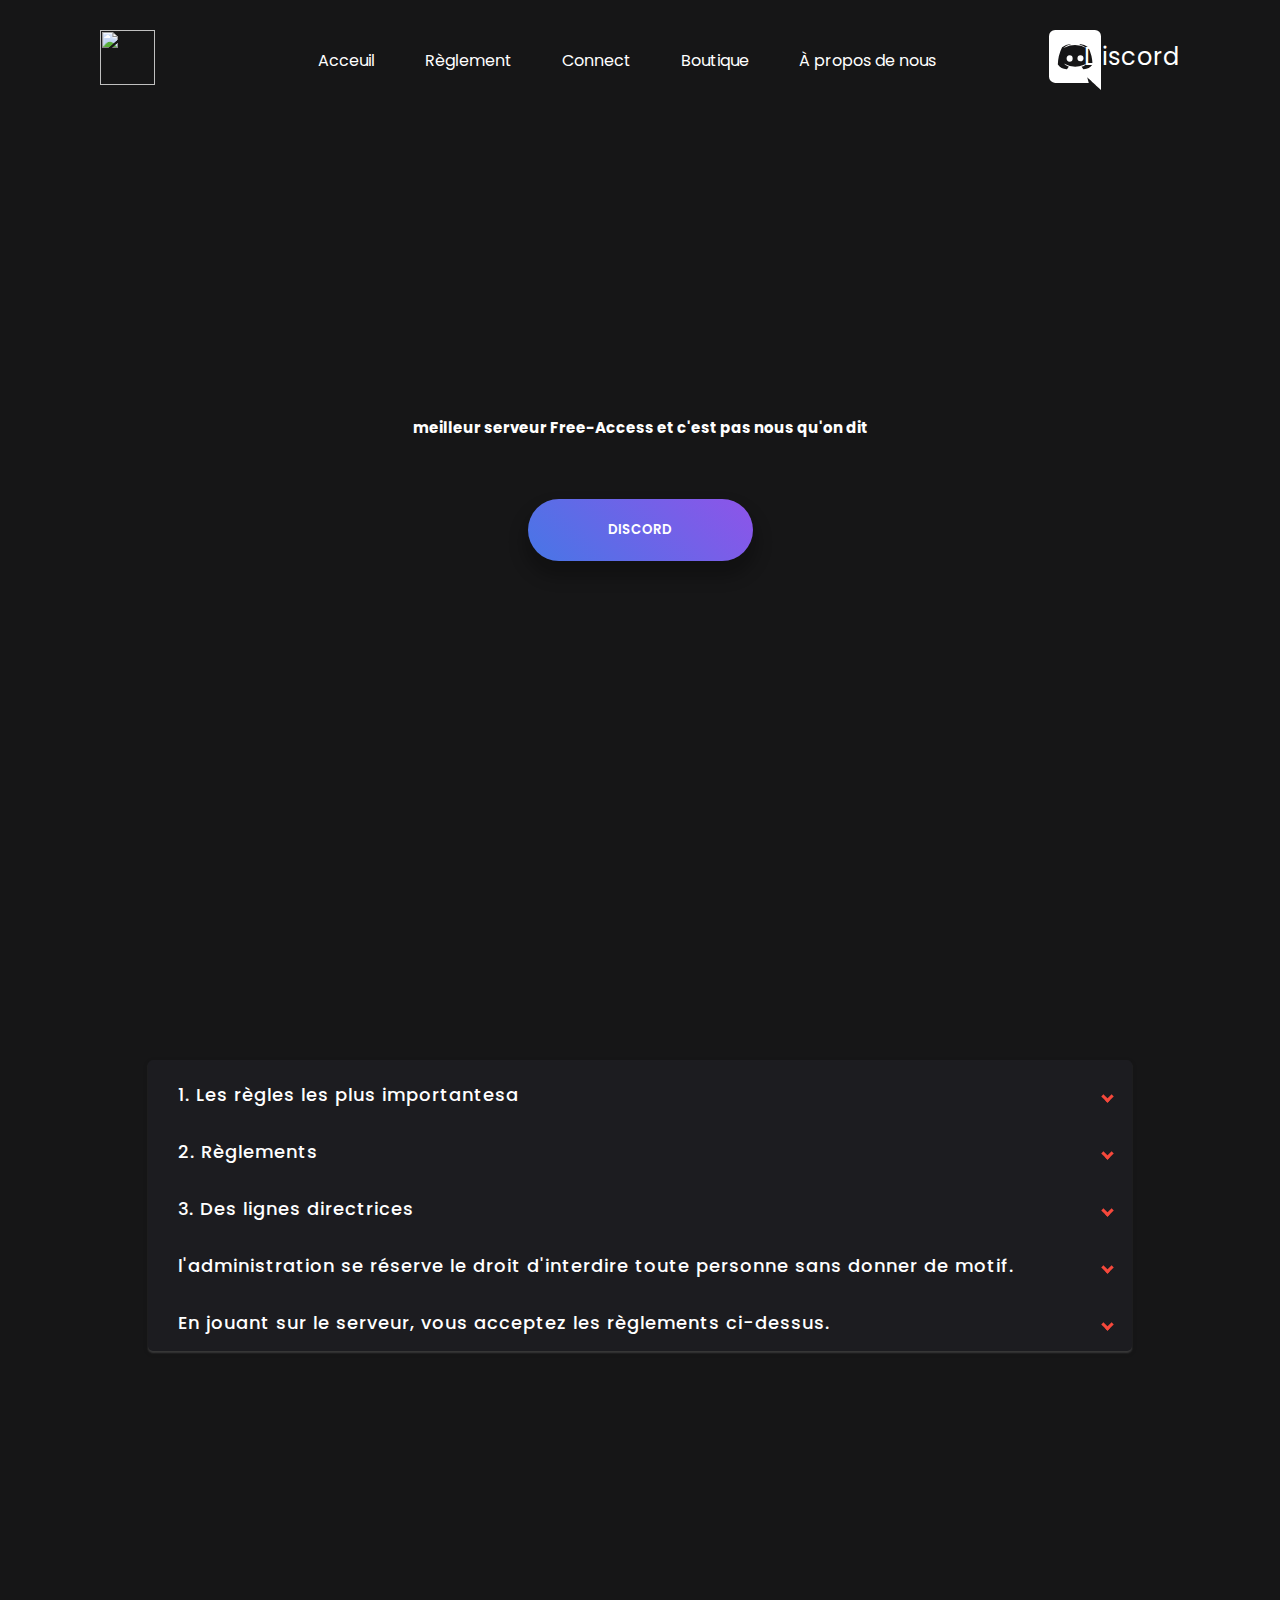
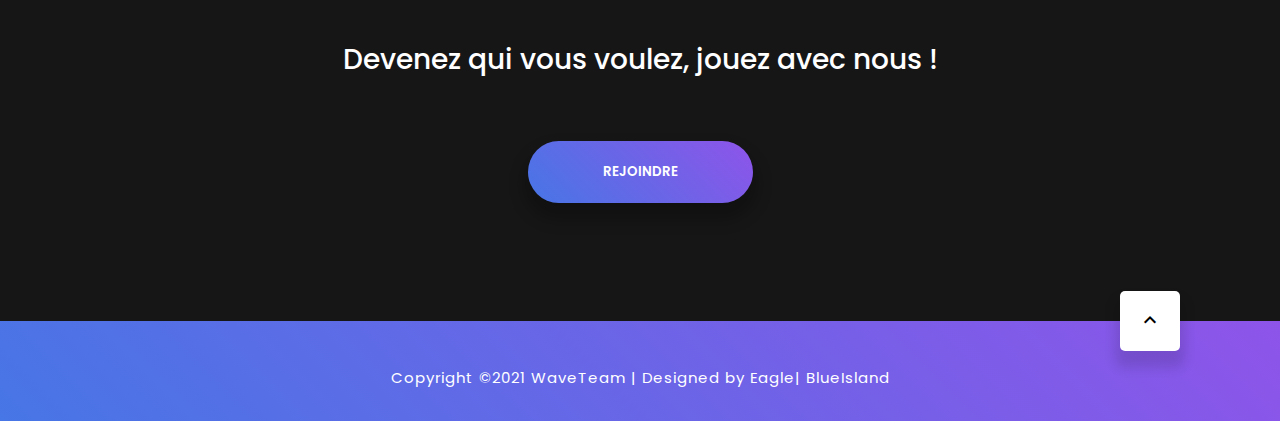
==== index.html @ d999bd45 "Add files via upload" ====
<!DOCTYPE html>
<html lang="en">
<head>
    <meta charset="UTF-8">
    <meta http-equiv="X-UA-Compatible" content="IE=edge">
    <meta name="viewport" content="width=device-width, initial-scale=1.0">
    <title>Acceuil</title>
    <link rel="icon" href="/img/logo.png" type="image/x-icon"/>
    <link rel="stylesheet" href="assets/css/layout.css">
    <!-- <link rel="stylesheet" href="assets/css/err.css"> -->
    <link rel="stylesheet" href="assets/css/regulamin.css">
    <!-- <link rel="stylesheet" href="assets/css/style.css"> -->
    <link href="https://fonts.googleapis.com/css?family=Material+Icons|Material+Icons+Outlined|Material+Icons+Two+Tone|Material+Icons+Round|Material+Icons+Sharp" rel="stylesheet">
    <!-- Global site tag (gtag.js) - Google Analytics -->
    <script async src="https://www.googletagmanager.com/gtag/js?id=G-5P87ZXNFDJ"></script>
    <script src="https://ajax.googleapis.com/ajax/libs/jquery/1.5.1/jquery.min.js"></script>
    <script>
           $("html, body").animate({
                    scrollTop: $(
                      'html, body').get(0).scrollHeight
                }, 55);

    window.dataLayer = window.dataLayer || [];
    function gtag(){dataLayer.push(arguments);}
    gtag('js', new Date());

    gtag('config', 'G-5P87ZXNFDJ');
    // $('html, body').animate({
    //                 scrollTop: $("#regu").offset().bottom
    //     }, 2000);

     
    </script>
</head>
<body>
    <!-- <div class="preloader">
        <div class="sbl-circ"></div>
    </div> -->
    <main class="main">
        <header class="header" id="header">
            <nav class="navbar">
                <a href="https://www.Blueisland.net/index.html" class="nav-logo"><img src="assets/img/Logo.png" height="55px" width="55px" alt=""></a>
                <ul class="nav-menu">
                    <li class="nav-item"><a href="/oserwerze.html" class="nav-link">Acceuil</a></li>
                    <li class="nav-item"><a href="/reglement.html" class="nav-link">Règlement</a></li>
                    <li class="nav-item"><a href="https://servers.fivem.net/servers/detail/jbz3op" class="nav-link">Connect</a></li>
                    <li class="nav-item"><a href="https://boutique.blueislandrp.com/" class="nav-link">Boutique</a></li>
                    <li class="nav-item"><a href="/transmisje.html" class="nav-link">À propos de nous</a></li>
                </ul>
                <a href="https://discord.gg/blueisland"  class="nav-discord"><img src="assets/img/discord.svg" alt=""><p>Discord</a>
                <div class="hamburger">
                    <span class="bar"></span>
                    <span class="bar"></span>
                    <span class="bar"></span>
                </div>
            </nav>
            <div class="container__header">
                <div class="container__header-logo">
                    <img src="assets/img/Logo.png" class="header_logo" alt="">
                </div>
                <div class="container__header-content">
                    <h2 class="container__header-text">meilleur serveur Free-Access et c'est pas nous qu'on dit</h2>
                    <a href="https://discord.gg/blueisland">  <button class="btn">Discord</button></a>
                </div>
            </div>
        </header>
        <!-- <section class="error-section">
            <div class="error-section-cont">
                <div class="error-section-cont-main">
                    <h1>Ups! Nadal pracujemy nad tą częścią strony.</h1>
                    <h2>Niebawem pojawi się tutaj coś ciekawego!</h2>
                </div>
                <img src="assets/img/Err.png" class="error-section-cont-main-img" alt="">
            </div>
        </section> -->
        <section class="rules-section">
            <div class="accordion-menu" id="regu">
                <ul class="accordion-menu-ul">
                    <li>
                        <input type="checkbox" checked>
                        <i class="arrow"></i>
                        <h2 class="accordion-h2"><i class="fas fa-code"></i>1. Les règles les plus importantesa</h2>
                        <p>Jeśli będziesz grał tak, abyś tylko ty się dobrze bawił, nie zważając na innych- zostaniesz wykluczony ze społeczności.
                        </p>
                    </li>
                    <li>
                        <input type="checkbox" checked>
                        <i class="arrow"></i>
                        <h2 class="accordion-h2"><i class="fas fa-question"></i>2. Règlements</h2>
                        <p>- Wiek minimalny na Whiteliste 18+ 
                            <br>- Twoja postać musi mieć w miarę realistyczne imię i nazwisko dla umiejscowienia czyli Los Santos, San Andreas, USA. Polskie imiona i nazwiska bez dobrej fabuły postaci Polskiej są zakazane.
                            <br>- Okazywanie toksycznego zachowania, propagowanie nienawiści, brak szacunku do drugiej osoby będzie rezultować wykluczeniem ze społeczności. Jeśli masz jakiś problem, lub coś ci się nie podoba, znajdź odpowiednie słowa aby to zaadresować administracji. Nie twórz kolejnych problemów, dram i nie szerz negatywnych uczuć.
                            <br>- Wymagane jest posiadanie dobrej jakości mikrofonu, jeśli będzie cię słabo słychać, jest szansa na wykluczenie cię z serwera.
                            <br>- Nigdy nie wychodź z roli, jeśli jest problem, dograj scenariusz do końca i zgłoś sprawę administratorowi (w razie utraty dużej ilości przedmiotów czy pieniędzy, mogą być zwroty). Złamanie regulaminu przez innego gracza nie jest argumentem do robienia tego samego.
							<br>- ERP (Erotic Roleplay) jest dozwolony wyłącznie w miejscach ustronnych, bez włączania do niego postronnych osób. Ważne, aby wziąć pod uwagę innych graczy, którzy mogą prowadzić transmisje na platformach, które nie dopuszczają takich zachowań.
							<br>- Metagaming, Powergaming i RDM/VDM jest zabroniony.
                        </p>
						<p>Metagaming:
							<br>- Używanie informacji, które wiemy poza postacią, wiedza którą zdobyliśmy poza grą (Przykładowo; usłyszeliśmy coś na streamie, ktoś nam napisał na pw lub discordzie)
                            <br>- Zabronione jest używanie wiedzy ze streamów na temat prac/nielegali i innych mechanik serwerowych aby przeskoczyć swoją postacią kilka etatów i wiedzieć jak wszystko działa w grze.
                            <br>- Jako nowa postać dla dobrego RP powinieneś wszystkiego nauczyć się i usłyszeć od innych postaci na serwerze.
							<p>Powergaming:
							<br>- Odgrywanie scenariuszy które nie pasują do twojej postaci, nadużywanie mechaniki gry.
                            <br>- Bieganie / Bicie się / Strzelanie się zaraz po wyjściu ze szpitala albo po revive’ie od medyka.
                            <br>- Nadmierne mówienie / Organizowanie / Dawanie info podczas BW (Brutally Wounded)
                            <br>- Odgrywanie nadprzyrodzonych mocy.
                            <br>- Nieużywanie /me aby dać znać innym postaciom, np Policjantom/Lekarzom o twoich ranach gdy ciebie sprawdzają.
                            <br>- Nie odgrywanie realistycznie strachu przed utratą życia kiedy ktoś celuje do nas z broni palnej albo próbuję wyrządzić nam krzywdę.
                            <br>- Konsekwentne prowadzenie swojej postaci, jeśli twoja postać jest stara i otyła, powinniśmy mieć na uwadze poziom fizyczny i odgrywanie tego konsekwentnie.
                            <br>- Skakanie / Bunny Hoping aby uzyskać przewagę nad innymi postaciami.
                            <br>- Przemycanie jakichkolwiek przedmiotów i broni do więzienia, wyjątkiem jest odbicie z więzienia.
                            <br>- Znajdowanie najszybszych metod zarobku zamiast odgrywania wokół mechaniki która nam umożliwia zarobek.
							<br>- Unikanie limitu dostępnych miejsc w samochodzie poprzez noszenie / zakuwanie w kajdanki aby przewieźć większą ilość osób niż pozwala nam na to pojazd. Wyjątki to przewożenie graczy na BW którzy potrzebują pomocy.
							<br>- Nierealistyczna jazda samochodami i osiąganie największych prędkości kiedy tylko się da bez większego powodu IC. Nie tyczy się zwykłych złamań przepisów ruchu drogowego obowiązującym w Los Santos.
							<br>- Pracownicy rządowi (LSPD, SAMS, LSFD, DOJ...) nie przestrzegający praw ruchu drogowego.
							<br>- "Callowanie" / przekazywanie informacji osobom ze swojej grupy podczas BW poprzez Rozmowę/Telefon/Radio jest zabronione.
                        </p>
                        <p>Random Death Match (RDM): 
						<br>Zaatakowanie innego gracza/grupy bez żadnej historii/powodu/Roleplay’u który uzasadniałby taki atak.
						<br>- Podczas każdego scenariusza hostylnego, wymagana jest inicjacja głosowa, jedynym wyjątkiem jest drive-by którego celem jest ostrzelanie przeciwnej grupy i ucieczka z miejsca zdarzenia. Jeśli celem jest dłuższy scenariusz hostylny w postaci strzelaniny, inicjacja głosowa jest wymagana.
						<p/>
						<p>Nieposzanowanie Życia:
						<br>- Nie szanowanie życia w sposób realistyczny, gdy życie twojej postaci jest zagrożone poprzez zastraszenie przy użyciu broni palnej lub innych środków.
                        </p>
						<p>Nieposzanowanie wolności:
						<br>- Pamiętaj że oprócz życia twoja postać musi szanować swoją wolność. Jeżeli grozi Ci poważna kara to nieprzejmowanie się nią nie jest odgrywaniem Roleplay’u.
						</p>
						<p>Zasada Nowego Życia:
						<br>Jeśli zostałeś położony (BW) i zrespiłeś się w szpitalu, obowiązuje cię zasada Nowego Życia, czyli twoja postać zapomina o wszystkim co doprowadziło cię do pobytu w szpitalu.
						</p>
						<p>- Strzelaniny z Policją bez większego powodu są zabronione.
						<br>- Zaczepianie gangów/grup przestępczych bez powodu ic jest niedozwolone.
						<br>- Gracze nie powinni mieszać się w nie swoje scenariusze, przykładowo strzelaniny innych grup lub z Policją.
						<br>- Jeśli wiesz że w pobliżu są inni gracze lub też medycy na służbie, nie możesz się odrodzić w szpitalu bez odgrywania lub oczekiwania na pomoc.
						<br>- Działalność przestępcza jest ograniczona do 5 osób.
						<br>- Wszyscy gracze muszą również przestrzegać Regulaminu Twitch
						<br><a href="https://www.twitch.tv/p/pl-pl/legal/terms-of-service/">https://www.twitch.tv/p/pl-pl/legal/terms-of-service/</a>
						<br>- Nadużywanie mechaniki gry, exploitowanie bugów jest surowo zakazane. Duplikowanie przedmiotów aby na tym zyskać nie jest RP’owym zachowaniem.
						<br>Administracja może podjąć akcję jeśli regulamin został złamany bez zgłoszenia gracza!
                    </li>
                    <li>
                        <input type="checkbox" checked>
                        <i class="arrow"></i>
                        <h2 class="accordion-h2"><i class="fas fa-laugh"></i>3. Des lignes directrices</h2>
                        <p>Gracz
                            <br>Tworzenie postaci nie powinno być na tyle proste jak nadanie przypadkowego imienia modelowi, pamiętaj również o:`
                            <br>- Jakie są cechy twojej postaci? Pewny siebie / nieśmiały? Ciężko pracujący / leń?
                            <br>- Nadaj swojej postaci wady oraz zalety, pomyśl jak twoja postać będzie się zachowywała w danych sytuacjach i się tego trzymaj.
                            <br>- Skąd pochodzi twoja postać? Jaką ma przeszłość? Nie musi być to bardzo sprecyzowane, ale jakaś podstawa zdecydowanie pomoże ci w odgrywaniu tej postaci.
							<br>- Pamiętaj aby konsekwentnie trzymać się tego co sobie wytyczyłeś, pomoże ci to w rozwoju twojej postaci oraz stworzysz ciekawą etapową historię swojej postaci.
							<br>- Twoja postać nie może brać udziału we wszystkim co się dzieje i robić wszystkiego, jeśli chcesz spróbować czegoś innego, skłoń się do stworzenia nowej postaci i nie bój się tworzyć nowych postaci. Na przykład, twoja postać nie może być Gangsterem-Prawnikiem-Psycholem-Rambo-Policjantem i próbuje uczestniczyć w życiu każdej grupy przestępczej.
							<br>- Bądź uważny przed wejściem w jakikolwiek scenariusz który jest już rozgrywany przez innych graczy aby bez powodu nie wpłynąć i nie zepsuć wątku który jest odgrywany przez innych jeśli ty nie masz większych podstaw do tego. Przykładowo, kilka postaci rozgrywa scenariusz, wykonuję pracę, robi coś, ty nie powinieneś bez żadnego powodu w to wnikać w sposób który może zmienić scenariusz.
							<br>- Jeśli twoja postać osiągnęła już wszystkie cele lub też nie daje rady w osiąganiu jakichkolwiek swoich celów, czas pomyśleć nad nową postacią jeśli na tej ci nie poszło.
							<br>- Śmierć Permanentna: każdy gracz może zdecydować uśmiercić swoją postać w każdej chwili, aby uśmiercić swoją postać musi odegrać wraz z lekarzem zgon.
							<br>Śmierć postaci może mieć duży wpływ na historię, ale również historię postaci które były z tobą powiązane.
							<br>Jeśli twoja postać ma bw i chcesz uśmiercić swoją postać, musisz odegrać scenariusz z Medykami i stwierdzić zgon.
							<br>Przykładowo: /me nie ma pulsu /me nie żyje
							<br>Gracze nie mogą zmartwychwstać lub udawać śmierci chyba że jest to dobrze odegrane RP’owo.
							<br>Przed oraz po restarcie serwera Roleplay powinien być kontynuowany z tą samą powagą, oraz nie powinno wykorzystywać się restartu do swoich celów.
							<br>Obowiązuje 10min immunitetu po restarcie gdzie nie powinniśmy napadać, kraść aby każdy gracz mógł wejść i się zorganizować po restarcie.
                        </p>
						<p>Interakcje
						<br>Podczas rozgrywki na FiveCity wejdziesz w interakcje z całą gamą różnych postaci, od przeciętnych obywateli, gangsterów po Policjantów. Celem jest stworzenie sobie nawzajem immersyjnego środowiska gdzie dajemy sobie nawzajem nowe scenariusze.
						<br>INTERAKCJA Z EMS: Jeśli jesteś na BW (przez wypadek lub zbrodnie popełnioną na tobie) musisz poczekać na przybycie Policji albo EMS, ewentualnie ktoś może cię zawieźć na szpital. EMS udziela Profesjonalnej pomocy, jak i gracze odgrywający starają się sumiennie odgrywać swoje postacie. Pamiętaj- zawsze staraj odgrywać się głosowo. Komenda /me ma być tylko dodatkiem, który pomoże wczuć Ci się w świat gry. Medycy mają prawo do lekkiego powergamingu, który nie blokuje postaci poszkodowanemu.
						<br>Z POLICJĄ: Policja jest zobowiązana do profesjonalnego podejścia do obywateli miasta i siebie nawzajem, obywatele są zobowiązani do przestrzegania bazowego poziomu szacunku do Policji jaki panuje w Stanach Zjednoczonych. 
						<br>- Kiedy zostaniesz położony lub aresztowany przez Policję jesteś pod aresztem przez Policję, kończy się scenariusz ucieczki i zaczynasz scenariusz bycia aresztowanym.
						<br>- Podczas scenariusza śledztwa lub aresztowania danej osoby, znajomi osoby która jest aresztowana czy też obywatele nie powinni interweniować i opuścić miejsce zdarzenia. Powinieneś dać Policji dojechać do szpitala z miejsca akcji/strzelaniny.
						<br>Przykład; Przestępcy jeśli mają zakładnika to Policja nie powinna odbijać,
						<br>Policja ma aresztowanego, przestępca nie powinien odbijać.
						<br>Konwój ze szpitala na komendę, czy też z Komendy do Więzienia to dwa różne scenariusze.
						<br>Sprawiedliwie podchodźcie do swoich scenariuszy i twórzcie świat gdzie każda strona barykady ma sprawiedliwe szanse.
						</p>
						<p>Przestępcy
						<br>Kilka rzeczy które powinniście mieć na uwadze przy odgrywaniu postaci ze świata przestępczego:
						<br>- Odgrywaj powoli, nie śpiesz się, nie powinieneś zostać największym gangusem w mieście w ciągu jednego dnia. Pozwól swojej postaci na rozwój i poznawanie tego świata, poznawanie kontaktów itp.
						<br>- UWAGA POLICJI: weź pod uwagę to że jeśli twoja postać będzie popełniała przestępstwa na pewno zwróci na siebie uwagę Policji oraz Policja może podjąć wiele kroków aby cię schwytać. Rób odstępy czasu pomiędzy swoimi akcjami jeśli nie chcesz aby Policja mocniej reagowała na twoje przestępstwa. Częste popełnianie przestępstw może się przyłożyć do mocniejszej reakcji Policji oraz dłuższych wyroków.
						<br>- Przestępcza Hierarchia: z czasem twoja postać może się wspinać w hierarchii kryminalnej w mieście, ale zanim to zrobi powinieneś mieć na uwadze tworzenie kontaktów oraz szacunek dla osób które są w tej hierarchii wyżej, poznawaj po prostu ten świat i nie bądź od razu kozakiem.
						<br>- Konflikt: Jako że niektóre organizacje mogą ze sobą współpracować od czasu do czasu, konflikt jest przewidywany. Terytoria, zasoby, konsumenci i siła w mieście z pewnością będzie kierowała w stronę konfliktu. Konflikt i współpraca w obydwu przypadkach tworzą ciekawe scenariusze, upewnij się że tworzysz obydwa. Omijaj tworzenie zbyt dużych sojuszy które nie pozwalają na rozwijanie się konfliktów.
						<br>- W sytuacji gdzie jedna grupa osadzonych jest przygotowywana na transport do więzienia, dopuszczalne jest aby kolejna grupa stosująca się do limitu osobowego mogła się utworzyć. Odbicia bez szerszego planu lub bez odpowiedniego uzbrojenia będą uznawane jako nieposzanowanie życia.
						<br>- Wybór lepszych strzelców/grinderów aniżeli poziomu odgrywania postaci jest nie do zaakceptowania.
                        <br>- Podczas scenariusza napadu na bank, gracz powinien poczekać na przyjazd Policji, aby w pełni rozegrać scenariusz napadu. Mechanika napadów na bank nie służy tylko do zarobienia pieniędzy, ale również ma stwarzać ciekawy oraz kreatywny scenariusz Roleplay.
						</p>
						<p>Środowisko:
						<br>- Życie naszej postaci odgrywamy w Stanie San Andreas, jest to Stan zamieszkiwany przez kilka milionów osób i wasze postacie są cząstką tego miasta o czym musimy pamiętać.
						<br>- Postacie odgrywane w San Andreas mogą być przeróżne, ale musimy jednak pamiętać że mieszkamy w Stanie bliskim realizmy, czyli na przykład; jeśli gracz postanowi zostać seryjnym mordercą z problemami psychicznymi który leci i zabija każdego po kolei, musi być przygotowany że taka postać niezbyt długo będzie stąpała po tym mieście oraz Służby Prawa zrobią wszystko aby taka postać została ukarana po całości.
						</p>
						<p>Gra:
						<br>- Mechanika Gry: Gracze nie powinni nadużywać mechaniki gry w sposób któremu nie służą tylko po to aby uzyskać przewagę dla siebie i nie tworząc z tego scenariuszy RP.
						<br>- Nagrywanie: Gracze mogą robić zdjęcia oraz nagrywać telefonami obraz oraz dźwięk, przy używaniu odpowiedniej animacji. Dźwięk może być użyty jeśli jesteś w obrębie słyszenia drugiej osoby, nie bierze się pod uwagę dźwięków zza ścian/szkła.
						<br>- Kilka postaci w jednej grupie/gangu/organizacji: Jest to niedozwolone, staraj się nie tworzyć nowych postaci które wplączą się w te same historie i scenariusze z innymi graczami.
                    </li>
                    <li>
                        <input type="checkbox" checked>
                        <i class="arrow"></i>
                        <h2 class="accordion-h2"><i class="fas fa-laugh"></i>l'administration se réserve le droit d'interdire toute personne sans donner de motif.</h2>
                    </li>
                    <li>
                        <input type="checkbox" checked>
                        <i class="arrow"></i>
                        <h2 class="accordion-h2"><i class="fas fa-laugh"></i>En jouant sur le serveur, vous acceptez les règlements ci-dessus.</h2>
					</li>
                </ul>
            </div>
        </section>

        <section class="last-section">
            <h2 class="last-section-text">Devenez qui vous voulez, jouez avec nous !</h2>
            <button class="btn">Rejoindre</button>
        </section>
        <footer class="footer">
            <a href="#header"><button class="btn-back"><span class="material-icons-outlined btn-back-transparent">
                expand_less
                </span></button></a>
            <p>Copyright ©2021 WaveTeam | Designed by Eagle| BlueIsland 
        </footer>
    </main>
    <script src="assets/js/script.js"></script>

    <script src="assets/js/accordion.js"></script>
</body>
</html>
---- assets/css/layout.css ----
@import url('https://fonts.googleapis.com/css2?family=Roboto:ital,wght@0,500;1,400&display=swap');
@import url('https://fonts.googleapis.com/css2?family=Poppins:wght@100;200;300;400;500;600;700;800;900&display=swap');

* {
    margin: 0;
    padding: 0;
    box-sizing: border-box;
    scroll-behavior: smooth;
    transition-duration: 500ms;
    /* overflow-x: hidden; */
}

html {
    font-size: 62.5%;
    /* font-family: 'Roboto', sans-serif; */
}

body {
    background: #161617;
    font-family: 'Poppins', sans-serif;
}


/* Let's get this party started */
::-webkit-scrollbar {
    width: 8px;
    background: #000;
}
 
/* Track */
::-webkit-scrollbar-track {
    -webkit-box-shadow: inset 0 0 6px rgba(0,0,0,0.3); 
    -webkit-border-radius: 10px;
    border-radius: 10px;
}
 
/* Handle */
::-webkit-scrollbar-thumb {
    -webkit-border-radius: 10px;
    border-radius: 1px;
    background: linear-gradient(
45deg
, #4776E6, #8E54E9);
    /* -webkit-box-shadow: inset 0 0 6px rgba(0,0,0,0.5);  */
}

li {
    list-style: none;
}

a {
    text-decoration: none;
}

.header {
    height: 100vh;
    width: 100%;
    background: url("/assets/img/bg.png") no-repeat;
    background-size: cover;
}

.navbar {
    display: flex;
    justify-content: space-between;
    padding: 3rem 10rem;
}

.hamburger {
    display: none;
}

.bar {
    display: block;
    width: 25px;
    height: 3px;
    margin: 5px auto;
    transition: all 0.3s ease-in-out;
    background-color: #fff;
    border-radius: 25px;

}

.nav-menu {
    display: flex;
    /* justify-content: center; */
    align-items: center;
    margin: 0 auto;
    color: #000;
    z-index: 997;
}

.nav-logo {
    /* z-index: 999; */
}

.header_logo {
    animation: 3s pulse infinite;
    z-index: 89;
}

@keyframes pulse {
    0% {
        transform: scale(1.0);
    }

    50% {
        transform: scale(1.1);
    }

    100% {
        transform: scale(1.0);
    }
}

.nav-item {
    margin-left: 5rem;
}

.nav-discord {
    color: #fff;
    font-size: 24px;
    font-family: 'Poppins', sans-serif;
    display: flex;
    font-weight: 400;
}

.nav-discord img {
    margin-right: 1rem;
}

.nav-link {
    font-size: 1.6rem;
    font-weight: 400;
    color: #fff;
    transition: 0.5s;
}

.nav-link:hover {
    color: #482ff7;
}


.container__header {
    display: flex;
    justify-content: center;
    align-items: center;
    flex-direction: column;
    text-align: center;
    padding-top: 8rem;
    /* padding-top: auto; */
}

.container__header .container__header-logo img {
    height: 10vh;
}

.container__header .container__header-text {
    /* width: 25rem; */
    margin: 60px auto;
    color: #fff;
    font-family: 'Poppins', sans-serif;
}

.btn {
    width: 225px;
    height: 62px;
    border-radius: 50px;
    border: 0;
    background: linear-gradient(45deg, #4776E6, #8E54E9);
    color: #fff;
    -webkit-box-shadow: 0px 12px 15px 5px rgba(0,0,0,0.24);
    box-shadow: 0px 12px 15px 5px rgba(0,0,0,0.24);
    cursor: pointer;
    text-transform: uppercase;
    font-weight: 600;
    font-family: 'Poppins', sans-serif;
}

.last-section {
    height: 400px;
    width: 100%;
    background: url("/assets/img/bg.png");
    display: flex;
    justify-content: center;
    align-items: center;
    flex-direction: column;
}

.last-section-text {
    color: #fff;
    margin-bottom: 60px;
    font-size: 28px;
    font-weight: 500;
}



.footer {
    height: 100px;
    width: 100%;
    color: #fff;
    display: flex;
    justify-content: center;
    align-items: center;
    background: linear-gradient(
45deg
, #4776E6, #8E54E9);
}

.footer a {
    color: #fff;
    text-decoration: underline;
}

.footer .btn-back {
    height: 60px;
    width: 60px;
    background: #fff;
    border-radius: 5px;
    border: 0;
    box-shadow: 0px 12px 12px 5px rgba(0,0,0,0.12);
    position: absolute;
    right: 0;
    margin-top: -8rem;
    margin-right: 10rem;
    cursor: pointer;
}

.footer .btn-back .btn-back-transparent {
    fill: linear-gradient(
        45deg
        , #4776E6, #8E54E9);
        /* background: linear-gradient(
            45deg
            , #4776E6, #8E54E9); */
}


.main {
    transition: 0.5s;
    display: none;
}

.preloader {
    background: #161617;
    position: absolute;
    display: flex;
    justify-content: center;
    align-items: center;
    height: 100vh;
    width: 100%;
}

.sbl-circ {
    height: 48px;
    width: 48px;
    color: #8E54E9;
    position: relative;
    display: inline-block;
    border: 5px solid;
    border-radius: 50%;
    border-top-color: transparent;
    animation: rotate 1s linear infinite; }
  
  @keyframes rotate {
    0% {
      transform: rotate(0); }
    100% {
      transform: rotate(360deg); } }

@media only screen and (min-width: 1024px) {
    .container__header {
        padding-top: 22rem;
    }
}

@media only screen and (max-width: 1024px) {
    .nav-discord {
        display: none;
    }
}

@media only screen and (max-width: 320px) {
    .container__header {
        padding-top: 10rem;
    }
    .server-unique-text {
        margin-top: 40rem;
    }
}

@media only screen and (max-width: 375px) {
    .container__header {
        padding-top: 12.5rem;
    }
}

@media only screen and (max-width: 768px) {
    .nav-item {
        margin-left: -1rem;
    }
}

@media only screen and (max-width: 768px) {
    .navbar {
            padding: 3rem 3rem;
    }
    .nav-menu {
        position: fixed;
        top: -50rem;
        left: 0;
        /* top: 10rem; */
        flex-direction: column;
        background-color: #fff;
        width: 100%;
        border-bottom-left-radius: 5px;
        border-bottom-right-radius: 5px;
        text-align: center;
        transition: 0.6s;
        box-shadow: 0 10px 27px rgba(0, 0, 0, 0.05);
    }

    .nav-menu.active {
        top: 0rem;
    }

    .nav-item {
        margin: 2.5rem 0;
    }

    .nav-discord {
        display: none;
    }

    .nav-link {
        color: #000;
    }

    .hamburger {
        display: block;
        cursor: pointer;
        color: #fff;
        z-index: 999;
    }

    .bar.active {
        background-color: #000;
    }

    .hamburger.active .bar:nth-child(2) {
        opacity: 0;
    }

    .hamburger.active .bar:nth-child(1) {
        transform: translateY(8px) rotate(45deg);
    }

    .hamburger.active .bar:nth-child(3) {
        transform: translateY(-8px) rotate(-48deg);
    }

    .container__header .container__header-text {
        width: 25rem;
        /* margin: 3rem auto; */
        /* color: #fff; */
    }

    .last-section .last-section-text {
        text-align: center;
    }

    .footer p {
        width: 15rem;
        margin-right: 15rem;
        /* display: flex; */
    }
    
    .footer .btn-back {
        margin-right: 2.5rem;
        margin-top: -8rem;
    }
}
---- assets/css/regulamin.css ----
@import url("https://fonts.googleapis.com/css2?family=Poppins:wght@100;200;300;400;500;600;700;800;900&display=swap");

.rules-section {
  height: auto;
  background: #161617;
}

.accordion-menu {
	display: inline-block;
    position: relative;
	left: 50%;
	margin: 150px 0;
	transform: translate(-50%, 0);
	max-width: 80%;
    padding: 10px 20px 20px;
	border-radius: 5px;
}
.accordion-h2 {
	font-size: 18px;
	line-height: 34px;
	font-weight: 500;
	letter-spacing: 1px;
	display: block;
	margin: 0;
    cursor: pointer;
    color: #fff;
}
p {
	color: #fff;
	font-size: 15px;
	line-height: 26px;
	letter-spacing: 1px;
	position: relative;
	overflow: hidden;
	max-height: 2500px;
	opacity: 1;
	transform: translate(0, 0);
	margin-top: 14px;
	z-index: 2;
}
.accordion-menu-ul {
	list-style: none;
	perspective: 900;
	padding: 0 20px 10px;
    margin: 0;
    background-color: #1C1C20;
	border-radius: 5px;
	box-shadow: 0 2px 5px 0 rgba(0, 0, 0, 0.2), 
	0 2px 2px 0 rgba(255, 255, 255, 0.19);
}
.accordion-menu-ul li {
	position: relative;
	padding: 0;
	margin: 0;
	padding-bottom: 4px;
	padding-top: 18px;
    /* border-top: 1px dotted #dce7eb; */
}

.accordion-menu-ul li:nth-child(1){ border:none; }
/* .accordion-menu-ul li:nth-of-type(1) { animation-delay: 0.5s; }
.accordion-menu-ul li:nth-of-type(2) { animation-delay: 0.75s; }
.accordion-menu-ul li:nth-of-type(3) { animation-delay: 1.0s; } */
.accordion-menu-ul li:last-of-type { padding-bottom: 0; }

.accordion-menu-ul li .arrow {
	position: absolute;
	transform: translate(-6px, 0);
	margin-top: 16px;
	right: 0;
}
.accordion-menu-ul li .fas{
	color:#f6483b;
	font-size: 15px;
	margin-right: 10px;
}
.accordion-menu-ul li .arrow:before, .accordion-menu-ul li .arrow:after {
	content: "";
	position: absolute;
	background-color: #f6483b;
	width: 3px;
	height: 9px;
}
.accordion-menu-ul li .arrow:before {
	transform: translate(-2px, 0) rotate(45deg);
}
.accordion-menu-ul li .arrow:after {
	transform: translate(2px, 0) rotate(-45deg);
}
.accordion-menu-ul li input[type=checkbox] {
	position: absolute;
	cursor: pointer;
	width: 100%;
	height: 100%;
    z-index: 1;    
    opacity: 0;
}
.accordion-menu-ul li input[type=checkbox]:checked ~ p {
	margin-top: 0;
	max-height: 0;
	opacity: 0;
	transform: translate(0, 50%);
}
.accordion-menu-ul li input[type=checkbox]:checked ~ .accordion-menu-ul li{
background: #fff;
}

.accordion-menu-ul li input[type=checkbox]:checked ~ .arrow:before {
	transform: translate(2px, 0) rotate(45deg);
}
.accordion-menu-ul li input[type=checkbox]:checked ~ .arrow:after {
	transform: translate(-2px, 0) rotate(-45deg);
}
.transition, p, .accordion-menu-ul li .arrow:before, .accordion-menu-ul li .arrow:after {
    transition: all 0s ease-in-out;
}

/* .flipIn, h1, .accordion-menu-ul li {
	animation: flipdown 0.5s ease both;
} */
.no-select, h2 {
	-webkit-tap-highlight-color: transparent;
	-webkit-touch-callout: none;
	user-select: none;
}
@keyframes flipdown {
	0% {
		opacity: 0;
		transform-origin: top center;
		/* transform: rotateX(-90deg); */
	}

	5% { opacity: 1; }

	80% { transform: rotateX(8deg); }

	83% { transform: rotateX(6deg); }

	92% { transform: rotateX(-3deg); }

	100% {
		transform-origin: top center;
		transform: rotateX(0deg);
	}
}

.accordion-menu-ul li input[type=checkbox]:checked > li {
  background: #fff;
}
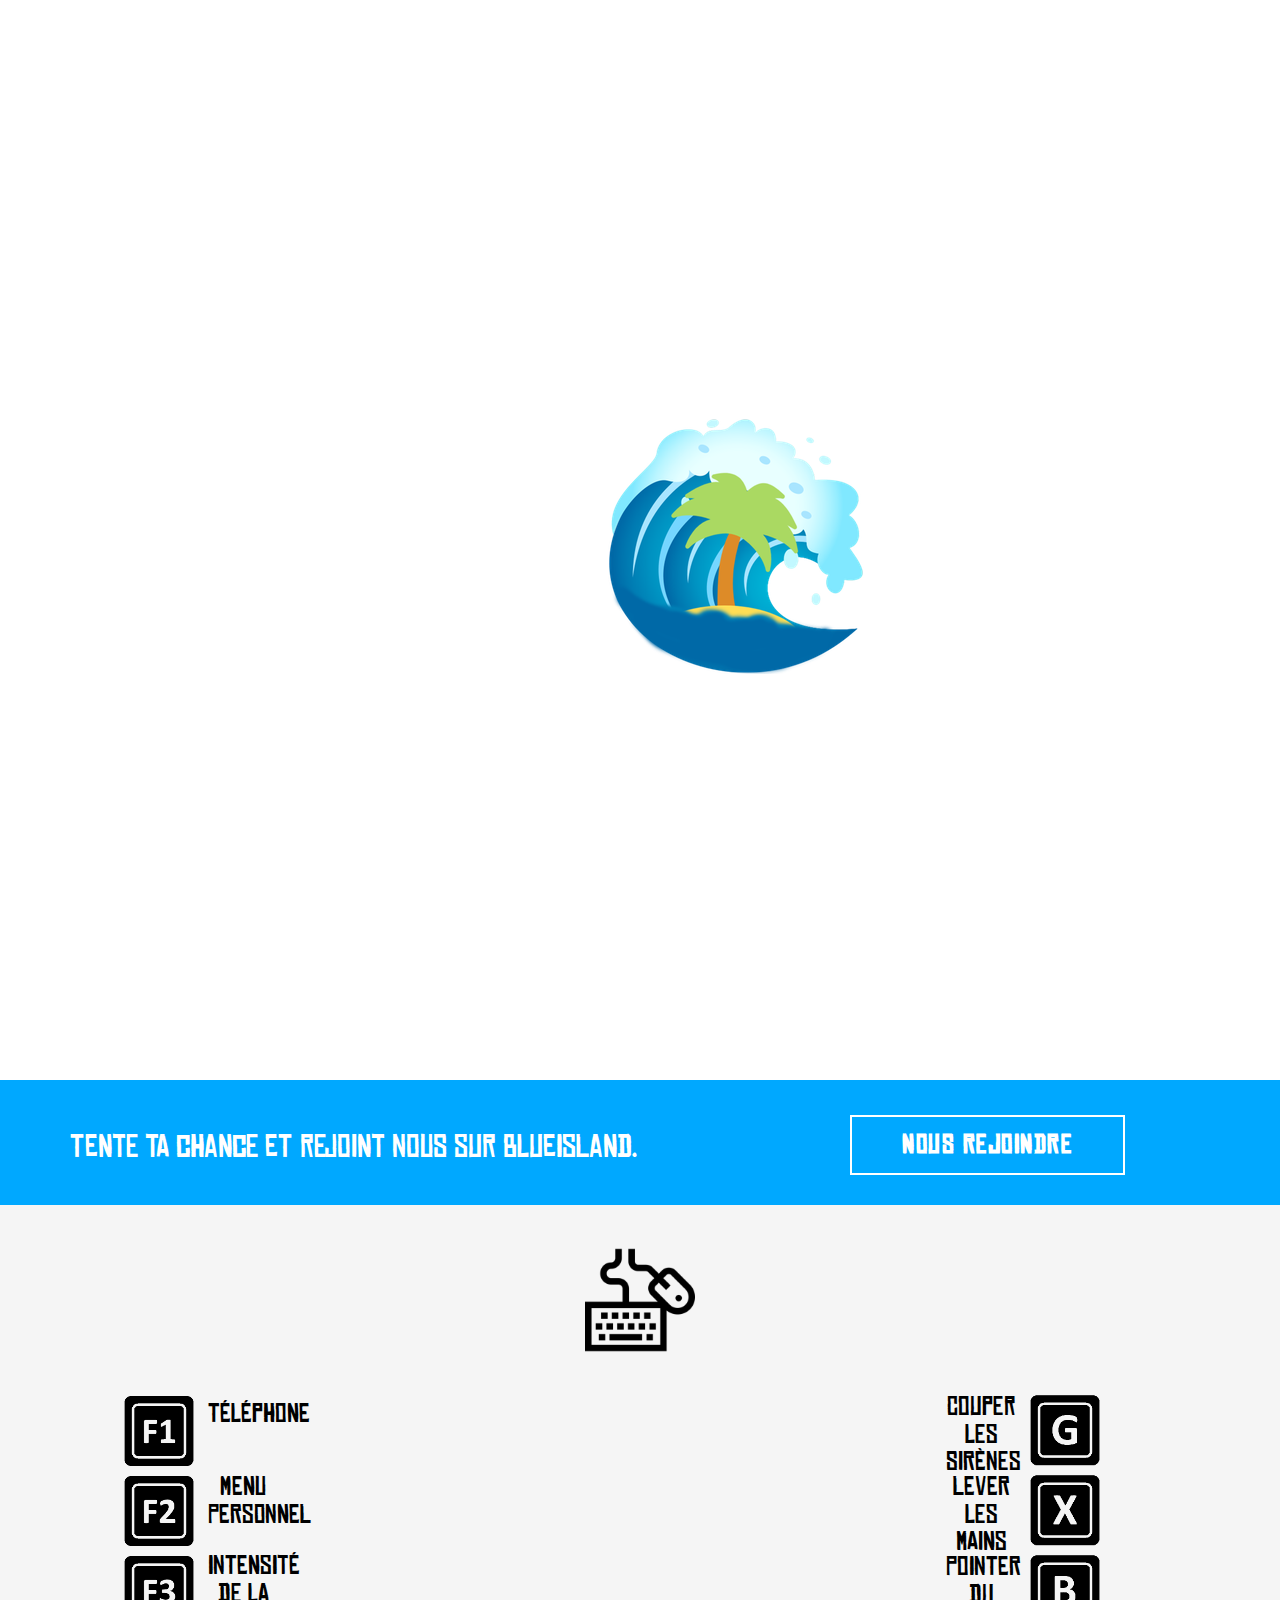
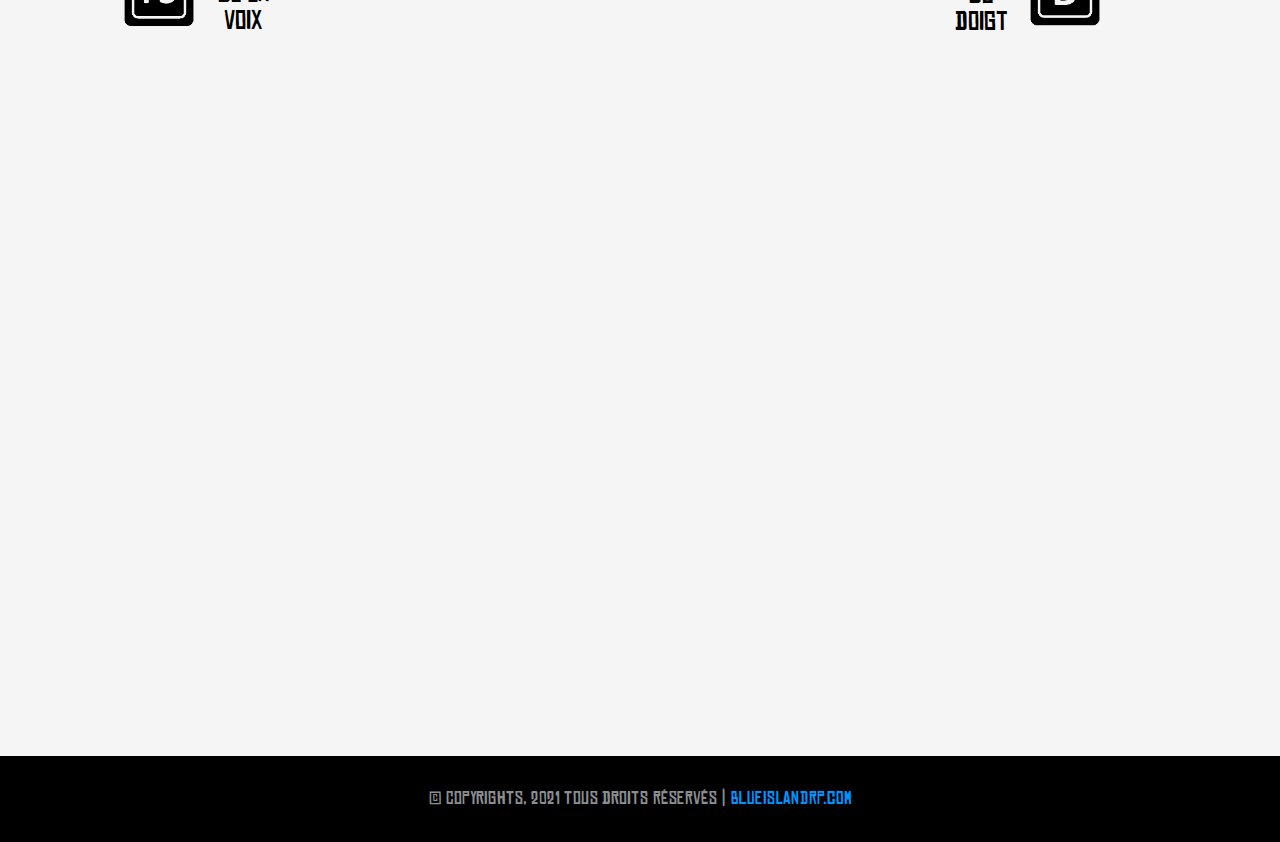
==== commit d9ea9518: "Add files via upload" ====
--- a/index.html
+++ b/index.html
@@ -1,221 +1,107 @@
 <!DOCTYPE html>
-<html lang="en">
+<html lang="fr">
+
 <head>
-    <meta charset="UTF-8">
-    <meta http-equiv="X-UA-Compatible" content="IE=edge">
-    <meta name="viewport" content="width=device-width, initial-scale=1.0">
-    <title>Acceuil</title>
-    <link rel="icon" href="/img/logo.png" type="image/x-icon"/>
-    <link rel="stylesheet" href="assets/css/layout.css">
-    <!-- <link rel="stylesheet" href="assets/css/err.css"> -->
-    <link rel="stylesheet" href="assets/css/regulamin.css">
-    <!-- <link rel="stylesheet" href="assets/css/style.css"> -->
-    <link href="https://fonts.googleapis.com/css?family=Material+Icons|Material+Icons+Outlined|Material+Icons+Two+Tone|Material+Icons+Round|Material+Icons+Sharp" rel="stylesheet">
-    <!-- Global site tag (gtag.js) - Google Analytics -->
-    <script async src="https://www.googletagmanager.com/gtag/js?id=G-5P87ZXNFDJ"></script>
-    <script src="https://ajax.googleapis.com/ajax/libs/jquery/1.5.1/jquery.min.js"></script>
-    <script>
-           $("html, body").animate({
-                    scrollTop: $(
-                      'html, body').get(0).scrollHeight
-                }, 55);
+	<title>Blueisland - Home</title>
+  	<meta name="description" content="Site officiel Dimitri74" />
+  	<meta name="author" content="Dimitri74" />
+ 	<link rel="icon" type="image/png" href="img/favicon.ico"/>
+	<link rel="stylesheet" type="text/css" href="css/bootstrap.css">
+	<link rel="stylesheet" type="text/css" href="css/animate.css">
+	<link rel="stylesheet" type="text/css" href="css/main.css">
+	<link rel="stylesheet" href="https://use.fontawesome.com/releases/v5.5.0/css/all.css" integrity="sha384-B4dIYHKNBt8Bc12p+WXckhzcICo0wtJAoU8YZTY5qE0Id1GSseTk6S+L3BlXeVIU" crossorigin="anonymous">
 
-    window.dataLayer = window.dataLayer || [];
-    function gtag(){dataLayer.push(arguments);}
-    gtag('js', new Date());
+</head>
 
-    gtag('config', 'G-5P87ZXNFDJ');
-    // $('html, body').animate({
-    //                 scrollTop: $("#regu").offset().bottom
-    //     }, 2000);
+<body>
+	<div class="preloader">
+		<img src="img/loader.png" alt="Preloader image">
+	</div>
 
-     
-    </script>
-</head>
-<body>
-    <!-- <div class="preloader">
-        <div class="sbl-circ"></div>
-    </div> -->
-    <main class="main">
-        <header class="header" id="header">
-            <nav class="navbar">
-                <a href="https://www.Blueisland.net/index.html" class="nav-logo"><img src="assets/img/Logo.png" height="55px" width="55px" alt=""></a>
-                <ul class="nav-menu">
-                    <li class="nav-item"><a href="/oserwerze.html" class="nav-link">Acceuil</a></li>
-                    <li class="nav-item"><a href="/reglement.html" class="nav-link">Règlement</a></li>
-                    <li class="nav-item"><a href="https://servers.fivem.net/servers/detail/jbz3op" class="nav-link">Connect</a></li>
-                    <li class="nav-item"><a href="https://boutique.blueislandrp.com/" class="nav-link">Boutique</a></li>
-                    <li class="nav-item"><a href="/transmisje.html" class="nav-link">À propos de nous</a></li>
-                </ul>
-                <a href="https://discord.gg/blueisland"  class="nav-discord"><img src="assets/img/discord.svg" alt=""><p>Discord</a>
-                <div class="hamburger">
-                    <span class="bar"></span>
-                    <span class="bar"></span>
-                    <span class="bar"></span>
-                </div>
-            </nav>
-            <div class="container__header">
-                <div class="container__header-logo">
-                    <img src="assets/img/Logo.png" class="header_logo" alt="">
-                </div>
-                <div class="container__header-content">
-                    <h2 class="container__header-text">meilleur serveur Free-Access et c'est pas nous qu'on dit</h2>
-                    <a href="https://discord.gg/blueisland">  <button class="btn">Discord</button></a>
-                </div>
-            </div>
-        </header>
-        <!-- <section class="error-section">
-            <div class="error-section-cont">
-                <div class="error-section-cont-main">
-                    <h1>Ups! Nadal pracujemy nad tą częścią strony.</h1>
-                    <h2>Niebawem pojawi się tutaj coś ciekawego!</h2>
-                </div>
-                <img src="assets/img/Err.png" class="error-section-cont-main-img" alt="">
-            </div>
-        </section> -->
-        <section class="rules-section">
-            <div class="accordion-menu" id="regu">
-                <ul class="accordion-menu-ul">
-                    <li>
-                        <input type="checkbox" checked>
-                        <i class="arrow"></i>
-                        <h2 class="accordion-h2"><i class="fas fa-code"></i>1. Les règles les plus importantesa</h2>
-                        <p>Jeśli będziesz grał tak, abyś tylko ty się dobrze bawił, nie zważając na innych- zostaniesz wykluczony ze społeczności.
-                        </p>
-                    </li>
-                    <li>
-                        <input type="checkbox" checked>
-                        <i class="arrow"></i>
-                        <h2 class="accordion-h2"><i class="fas fa-question"></i>2. Règlements</h2>
-                        <p>- Wiek minimalny na Whiteliste 18+ 
-                            <br>- Twoja postać musi mieć w miarę realistyczne imię i nazwisko dla umiejscowienia czyli Los Santos, San Andreas, USA. Polskie imiona i nazwiska bez dobrej fabuły postaci Polskiej są zakazane.
-                            <br>- Okazywanie toksycznego zachowania, propagowanie nienawiści, brak szacunku do drugiej osoby będzie rezultować wykluczeniem ze społeczności. Jeśli masz jakiś problem, lub coś ci się nie podoba, znajdź odpowiednie słowa aby to zaadresować administracji. Nie twórz kolejnych problemów, dram i nie szerz negatywnych uczuć.
-                            <br>- Wymagane jest posiadanie dobrej jakości mikrofonu, jeśli będzie cię słabo słychać, jest szansa na wykluczenie cię z serwera.
-                            <br>- Nigdy nie wychodź z roli, jeśli jest problem, dograj scenariusz do końca i zgłoś sprawę administratorowi (w razie utraty dużej ilości przedmiotów czy pieniędzy, mogą być zwroty). Złamanie regulaminu przez innego gracza nie jest argumentem do robienia tego samego.
-							<br>- ERP (Erotic Roleplay) jest dozwolony wyłącznie w miejscach ustronnych, bez włączania do niego postronnych osób. Ważne, aby wziąć pod uwagę innych graczy, którzy mogą prowadzić transmisje na platformach, które nie dopuszczają takich zachowań.
-							<br>- Metagaming, Powergaming i RDM/VDM jest zabroniony.
-                        </p>
-						<p>Metagaming:
-							<br>- Używanie informacji, które wiemy poza postacią, wiedza którą zdobyliśmy poza grą (Przykładowo; usłyszeliśmy coś na streamie, ktoś nam napisał na pw lub discordzie)
-                            <br>- Zabronione jest używanie wiedzy ze streamów na temat prac/nielegali i innych mechanik serwerowych aby przeskoczyć swoją postacią kilka etatów i wiedzieć jak wszystko działa w grze.
-                            <br>- Jako nowa postać dla dobrego RP powinieneś wszystkiego nauczyć się i usłyszeć od innych postaci na serwerze.
-							<p>Powergaming:
-							<br>- Odgrywanie scenariuszy które nie pasują do twojej postaci, nadużywanie mechaniki gry.
-                            <br>- Bieganie / Bicie się / Strzelanie się zaraz po wyjściu ze szpitala albo po revive’ie od medyka.
-                            <br>- Nadmierne mówienie / Organizowanie / Dawanie info podczas BW (Brutally Wounded)
-                            <br>- Odgrywanie nadprzyrodzonych mocy.
-                            <br>- Nieużywanie /me aby dać znać innym postaciom, np Policjantom/Lekarzom o twoich ranach gdy ciebie sprawdzają.
-                            <br>- Nie odgrywanie realistycznie strachu przed utratą życia kiedy ktoś celuje do nas z broni palnej albo próbuję wyrządzić nam krzywdę.
-                            <br>- Konsekwentne prowadzenie swojej postaci, jeśli twoja postać jest stara i otyła, powinniśmy mieć na uwadze poziom fizyczny i odgrywanie tego konsekwentnie.
-                            <br>- Skakanie / Bunny Hoping aby uzyskać przewagę nad innymi postaciami.
-                            <br>- Przemycanie jakichkolwiek przedmiotów i broni do więzienia, wyjątkiem jest odbicie z więzienia.
-                            <br>- Znajdowanie najszybszych metod zarobku zamiast odgrywania wokół mechaniki która nam umożliwia zarobek.
-							<br>- Unikanie limitu dostępnych miejsc w samochodzie poprzez noszenie / zakuwanie w kajdanki aby przewieźć większą ilość osób niż pozwala nam na to pojazd. Wyjątki to przewożenie graczy na BW którzy potrzebują pomocy.
-							<br>- Nierealistyczna jazda samochodami i osiąganie największych prędkości kiedy tylko się da bez większego powodu IC. Nie tyczy się zwykłych złamań przepisów ruchu drogowego obowiązującym w Los Santos.
-							<br>- Pracownicy rządowi (LSPD, SAMS, LSFD, DOJ...) nie przestrzegający praw ruchu drogowego.
-							<br>- "Callowanie" / przekazywanie informacji osobom ze swojej grupy podczas BW poprzez Rozmowę/Telefon/Radio jest zabronione.
-                        </p>
-                        <p>Random Death Match (RDM): 
-						<br>Zaatakowanie innego gracza/grupy bez żadnej historii/powodu/Roleplay’u który uzasadniałby taki atak.
-						<br>- Podczas każdego scenariusza hostylnego, wymagana jest inicjacja głosowa, jedynym wyjątkiem jest drive-by którego celem jest ostrzelanie przeciwnej grupy i ucieczka z miejsca zdarzenia. Jeśli celem jest dłuższy scenariusz hostylny w postaci strzelaniny, inicjacja głosowa jest wymagana.
-						<p/>
-						<p>Nieposzanowanie Życia:
-						<br>- Nie szanowanie życia w sposób realistyczny, gdy życie twojej postaci jest zagrożone poprzez zastraszenie przy użyciu broni palnej lub innych środków.
-                        </p>
-						<p>Nieposzanowanie wolności:
-						<br>- Pamiętaj że oprócz życia twoja postać musi szanować swoją wolność. Jeżeli grozi Ci poważna kara to nieprzejmowanie się nią nie jest odgrywaniem Roleplay’u.
-						</p>
-						<p>Zasada Nowego Życia:
-						<br>Jeśli zostałeś położony (BW) i zrespiłeś się w szpitalu, obowiązuje cię zasada Nowego Życia, czyli twoja postać zapomina o wszystkim co doprowadziło cię do pobytu w szpitalu.
-						</p>
-						<p>- Strzelaniny z Policją bez większego powodu są zabronione.
-						<br>- Zaczepianie gangów/grup przestępczych bez powodu ic jest niedozwolone.
-						<br>- Gracze nie powinni mieszać się w nie swoje scenariusze, przykładowo strzelaniny innych grup lub z Policją.
-						<br>- Jeśli wiesz że w pobliżu są inni gracze lub też medycy na służbie, nie możesz się odrodzić w szpitalu bez odgrywania lub oczekiwania na pomoc.
-						<br>- Działalność przestępcza jest ograniczona do 5 osób.
-						<br>- Wszyscy gracze muszą również przestrzegać Regulaminu Twitch
-						<br><a href="https://www.twitch.tv/p/pl-pl/legal/terms-of-service/">https://www.twitch.tv/p/pl-pl/legal/terms-of-service/</a>
-						<br>- Nadużywanie mechaniki gry, exploitowanie bugów jest surowo zakazane. Duplikowanie przedmiotów aby na tym zyskać nie jest RP’owym zachowaniem.
-						<br>Administracja może podjąć akcję jeśli regulamin został złamany bez zgłoszenia gracza!
-                    </li>
-                    <li>
-                        <input type="checkbox" checked>
-                        <i class="arrow"></i>
-                        <h2 class="accordion-h2"><i class="fas fa-laugh"></i>3. Des lignes directrices</h2>
-                        <p>Gracz
-                            <br>Tworzenie postaci nie powinno być na tyle proste jak nadanie przypadkowego imienia modelowi, pamiętaj również o:`
-                            <br>- Jakie są cechy twojej postaci? Pewny siebie / nieśmiały? Ciężko pracujący / leń?
-                            <br>- Nadaj swojej postaci wady oraz zalety, pomyśl jak twoja postać będzie się zachowywała w danych sytuacjach i się tego trzymaj.
-                            <br>- Skąd pochodzi twoja postać? Jaką ma przeszłość? Nie musi być to bardzo sprecyzowane, ale jakaś podstawa zdecydowanie pomoże ci w odgrywaniu tej postaci.
-							<br>- Pamiętaj aby konsekwentnie trzymać się tego co sobie wytyczyłeś, pomoże ci to w rozwoju twojej postaci oraz stworzysz ciekawą etapową historię swojej postaci.
-							<br>- Twoja postać nie może brać udziału we wszystkim co się dzieje i robić wszystkiego, jeśli chcesz spróbować czegoś innego, skłoń się do stworzenia nowej postaci i nie bój się tworzyć nowych postaci. Na przykład, twoja postać nie może być Gangsterem-Prawnikiem-Psycholem-Rambo-Policjantem i próbuje uczestniczyć w życiu każdej grupy przestępczej.
-							<br>- Bądź uważny przed wejściem w jakikolwiek scenariusz który jest już rozgrywany przez innych graczy aby bez powodu nie wpłynąć i nie zepsuć wątku który jest odgrywany przez innych jeśli ty nie masz większych podstaw do tego. Przykładowo, kilka postaci rozgrywa scenariusz, wykonuję pracę, robi coś, ty nie powinieneś bez żadnego powodu w to wnikać w sposób który może zmienić scenariusz.
-							<br>- Jeśli twoja postać osiągnęła już wszystkie cele lub też nie daje rady w osiąganiu jakichkolwiek swoich celów, czas pomyśleć nad nową postacią jeśli na tej ci nie poszło.
-							<br>- Śmierć Permanentna: każdy gracz może zdecydować uśmiercić swoją postać w każdej chwili, aby uśmiercić swoją postać musi odegrać wraz z lekarzem zgon.
-							<br>Śmierć postaci może mieć duży wpływ na historię, ale również historię postaci które były z tobą powiązane.
-							<br>Jeśli twoja postać ma bw i chcesz uśmiercić swoją postać, musisz odegrać scenariusz z Medykami i stwierdzić zgon.
-							<br>Przykładowo: /me nie ma pulsu /me nie żyje
-							<br>Gracze nie mogą zmartwychwstać lub udawać śmierci chyba że jest to dobrze odegrane RP’owo.
-							<br>Przed oraz po restarcie serwera Roleplay powinien być kontynuowany z tą samą powagą, oraz nie powinno wykorzystywać się restartu do swoich celów.
-							<br>Obowiązuje 10min immunitetu po restarcie gdzie nie powinniśmy napadać, kraść aby każdy gracz mógł wejść i się zorganizować po restarcie.
-                        </p>
-						<p>Interakcje
-						<br>Podczas rozgrywki na FiveCity wejdziesz w interakcje z całą gamą różnych postaci, od przeciętnych obywateli, gangsterów po Policjantów. Celem jest stworzenie sobie nawzajem immersyjnego środowiska gdzie dajemy sobie nawzajem nowe scenariusze.
-						<br>INTERAKCJA Z EMS: Jeśli jesteś na BW (przez wypadek lub zbrodnie popełnioną na tobie) musisz poczekać na przybycie Policji albo EMS, ewentualnie ktoś może cię zawieźć na szpital. EMS udziela Profesjonalnej pomocy, jak i gracze odgrywający starają się sumiennie odgrywać swoje postacie. Pamiętaj- zawsze staraj odgrywać się głosowo. Komenda /me ma być tylko dodatkiem, który pomoże wczuć Ci się w świat gry. Medycy mają prawo do lekkiego powergamingu, który nie blokuje postaci poszkodowanemu.
-						<br>Z POLICJĄ: Policja jest zobowiązana do profesjonalnego podejścia do obywateli miasta i siebie nawzajem, obywatele są zobowiązani do przestrzegania bazowego poziomu szacunku do Policji jaki panuje w Stanach Zjednoczonych. 
-						<br>- Kiedy zostaniesz położony lub aresztowany przez Policję jesteś pod aresztem przez Policję, kończy się scenariusz ucieczki i zaczynasz scenariusz bycia aresztowanym.
-						<br>- Podczas scenariusza śledztwa lub aresztowania danej osoby, znajomi osoby która jest aresztowana czy też obywatele nie powinni interweniować i opuścić miejsce zdarzenia. Powinieneś dać Policji dojechać do szpitala z miejsca akcji/strzelaniny.
-						<br>Przykład; Przestępcy jeśli mają zakładnika to Policja nie powinna odbijać,
-						<br>Policja ma aresztowanego, przestępca nie powinien odbijać.
-						<br>Konwój ze szpitala na komendę, czy też z Komendy do Więzienia to dwa różne scenariusze.
-						<br>Sprawiedliwie podchodźcie do swoich scenariuszy i twórzcie świat gdzie każda strona barykady ma sprawiedliwe szanse.
-						</p>
-						<p>Przestępcy
-						<br>Kilka rzeczy które powinniście mieć na uwadze przy odgrywaniu postaci ze świata przestępczego:
-						<br>- Odgrywaj powoli, nie śpiesz się, nie powinieneś zostać największym gangusem w mieście w ciągu jednego dnia. Pozwól swojej postaci na rozwój i poznawanie tego świata, poznawanie kontaktów itp.
-						<br>- UWAGA POLICJI: weź pod uwagę to że jeśli twoja postać będzie popełniała przestępstwa na pewno zwróci na siebie uwagę Policji oraz Policja może podjąć wiele kroków aby cię schwytać. Rób odstępy czasu pomiędzy swoimi akcjami jeśli nie chcesz aby Policja mocniej reagowała na twoje przestępstwa. Częste popełnianie przestępstw może się przyłożyć do mocniejszej reakcji Policji oraz dłuższych wyroków.
-						<br>- Przestępcza Hierarchia: z czasem twoja postać może się wspinać w hierarchii kryminalnej w mieście, ale zanim to zrobi powinieneś mieć na uwadze tworzenie kontaktów oraz szacunek dla osób które są w tej hierarchii wyżej, poznawaj po prostu ten świat i nie bądź od razu kozakiem.
-						<br>- Konflikt: Jako że niektóre organizacje mogą ze sobą współpracować od czasu do czasu, konflikt jest przewidywany. Terytoria, zasoby, konsumenci i siła w mieście z pewnością będzie kierowała w stronę konfliktu. Konflikt i współpraca w obydwu przypadkach tworzą ciekawe scenariusze, upewnij się że tworzysz obydwa. Omijaj tworzenie zbyt dużych sojuszy które nie pozwalają na rozwijanie się konfliktów.
-						<br>- W sytuacji gdzie jedna grupa osadzonych jest przygotowywana na transport do więzienia, dopuszczalne jest aby kolejna grupa stosująca się do limitu osobowego mogła się utworzyć. Odbicia bez szerszego planu lub bez odpowiedniego uzbrojenia będą uznawane jako nieposzanowanie życia.
-						<br>- Wybór lepszych strzelców/grinderów aniżeli poziomu odgrywania postaci jest nie do zaakceptowania.
-                        <br>- Podczas scenariusza napadu na bank, gracz powinien poczekać na przyjazd Policji, aby w pełni rozegrać scenariusz napadu. Mechanika napadów na bank nie służy tylko do zarobienia pieniędzy, ale również ma stwarzać ciekawy oraz kreatywny scenariusz Roleplay.
-						</p>
-						<p>Środowisko:
-						<br>- Życie naszej postaci odgrywamy w Stanie San Andreas, jest to Stan zamieszkiwany przez kilka milionów osób i wasze postacie są cząstką tego miasta o czym musimy pamiętać.
-						<br>- Postacie odgrywane w San Andreas mogą być przeróżne, ale musimy jednak pamiętać że mieszkamy w Stanie bliskim realizmy, czyli na przykład; jeśli gracz postanowi zostać seryjnym mordercą z problemami psychicznymi który leci i zabija każdego po kolei, musi być przygotowany że taka postać niezbyt długo będzie stąpała po tym mieście oraz Służby Prawa zrobią wszystko aby taka postać została ukarana po całości.
-						</p>
-						<p>Gra:
-						<br>- Mechanika Gry: Gracze nie powinni nadużywać mechaniki gry w sposób któremu nie służą tylko po to aby uzyskać przewagę dla siebie i nie tworząc z tego scenariuszy RP.
-						<br>- Nagrywanie: Gracze mogą robić zdjęcia oraz nagrywać telefonami obraz oraz dźwięk, przy używaniu odpowiedniej animacji. Dźwięk może być użyty jeśli jesteś w obrębie słyszenia drugiej osoby, nie bierze się pod uwagę dźwięków zza ścian/szkła.
-						<br>- Kilka postaci w jednej grupie/gangu/organizacji: Jest to niedozwolone, staraj się nie tworzyć nowych postaci które wplączą się w te same historie i scenariusze z innymi graczami.
-                    </li>
-                    <li>
-                        <input type="checkbox" checked>
-                        <i class="arrow"></i>
-                        <h2 class="accordion-h2"><i class="fas fa-laugh"></i>l'administration se réserve le droit d'interdire toute personne sans donner de motif.</h2>
-                    </li>
-                    <li>
-                        <input type="checkbox" checked>
-                        <i class="arrow"></i>
-                        <h2 class="accordion-h2"><i class="fas fa-laugh"></i>En jouant sur le serveur, vous acceptez les règlements ci-dessus.</h2>
-					</li>
-                </ul>
-            </div>
-        </section>
+  <nav id="accueil" class="navbar">
+    <div class="container">
+      <div class="navbar-header">
+        <a class="navbar-brand" href="#"><img src="img/logo.png" alt=""></a>
+      </div>
+      <div class="collapse navbar-collapse" id="bs-example-navbar-collapse-1">
+        <ul class="nav navbar-nav navbar-right main-nav">
+		  <li><a class="btn active" href="http://dimitri74.com/test/">Accueil</a></li>
+		  <li><a class="btn" href="http://dimitri74.com/test/whitelist/">Nous rejoindre</a></li>
+		  <li><a class="btn" href="http://dimitri74.com/test/connect/">Se Connecter</a></li>
+		  <!-- <li><a class="btn btn-blue" href="http://wiki.fr/">Wiki</a></li> -->
+          <li><a class="btn" href="https://discord.gg/dTUvJNuKrG">Discord</a></li>
+        </ul>
+      </div>
+    </div>
+  </nav>
 
-        <section class="last-section">
-            <h2 class="last-section-text">Devenez qui vous voulez, jouez avec nous !</h2>
-            <button class="btn">Rejoindre</button>
-        </section>
-        <footer class="footer">
-            <a href="#header"><button class="btn-back"><span class="material-icons-outlined btn-back-transparent">
-                expand_less
-                </span></button></a>
-            <p>Copyright ©2021 WaveTeam | Designed by Eagle| BlueIsland 
-        </footer>
-    </main>
-    <script src="assets/js/script.js"></script>
+	<header>
+		<div class="container"></div>
+	</header>
 
-    <script src="assets/js/accordion.js"></script>
+	<section class="section-cta">
+		<div class="container">
+			<div class="row">
+				<div class="col-md-8">
+					<h2>Tente ta chance et rejoint nous sur Blueisland.</h2>
+				</div>
+				<div class="col-md-4">
+					<a href="whitelist/" class="button-cta">NOUS REJOINDRE</a>
+				</div>
+			</div>
+		</div>
+	</section>
+	
+	<section class="section section-padded">
+		<div class="container">
+			<div class="row text-center title">
+					<img class="key-logo" src="img/key-logo.png" alt="">
+				<div class="key-1-list">
+					<div class="key-F1"><h5 class="key-text-right">T&#233;l&#233;phone</h5></div>
+					<div class="key-F2"><h5 class="key-text-right">Menu Personnel</h5></div>
+					<div class="key-F3"><h5 class="key-text-right">Intensit&#233; de la voix</h5></div>
+				</div>
+
+				<div class="key-2-list">
+					<div class="key-G"><h5 class="key-text-left">Couper les Sir&#232;nes</h5></div>
+					<div class="key-X"><h5 class="key-text-left">Lever les mains</h5></div>
+					<div class="key-B"><h5 class="key-text-left">Pointer du doigt</h5></div>
+				</div>
+			</div>
+		</div>
+		<div class="cut cut-bottom"></div>
+	</section>
+	
+	<section class="section section-padded2 discord-bg">
+		<div class="container">
+			<div class="row">
+				<div class="discord text-center">
+					<iframe src="https://discordapp.com/widget?id=686911343676096514&theme=dark" width="350" height="500" allowtransparency="true" frameborder="0"></iframe>
+				</div>
+			</div>
+		</div>
+	</section>
+	<footer id="footer">
+    <div class="container">
+      <div class="row">
+        <div class="col-md-12">
+          <div class="footer-text">
+            <p>&copy; Copyrights, 2021 Tous droits r&eacute;serv&eacute;s | <a style="color: #0094FF" href="" >blueislandrp.com</a></p>
+          </div>
+        </div>
+      </div>
+    </div>
+  </footer>
+
+	<div class="mobile-nav">
+		<ul>
+		</ul>
+		<a href="#" class="close-link"><i class="arrow_up"></i></a>
+	</div>
+
+	<script src="https://code.jquery.com/jquery-1.12.4.js"></script>  
+	<script src="js/owl.carousel.min.js"></script>
+	<script src="js/main.js"></script>
 </body>
-</html>+
+</html>
--- a/css/main.css
+++ b/css/main.css
@@ -0,0 +1,1227 @@
+@import url(http://fonts.googleapis.com/css?family=Roboto:300,400,500,700);
+
+@font-face {
+	font-family: "Chineserocks";
+	src: url('../font/chineserocks.ttf');
+}
+
+body {
+	font-family: 'Roboto', 'Helvetica Neue', 'Segoe UI', Helvetica, Arial, sans-serif;
+	font-size: 14px;
+	overflow-x: hidden;
+	color: #2a3237;
+	-webkit-font-smoothing: antialiased;
+	-moz-osx-font-smoothing: grayscale;
+}
+
+.parallax {
+	position: absolute;
+	overflow: hidden;
+	width: 100%;
+	-webkit-transform: translateZ(0);
+	-ms-transform: translateZ(0);
+	transform: translateZ(0);
+}
+
+.parallax img {
+	width: 100%;
+	height: 100%;
+}
+/* Preloader */
+
+.preloader {
+	position: fixed;
+	z-index: 9999;
+	width: 100%;
+	height: 100%;
+	background-color: white;
+}
+
+.preloader img {
+	position: absolute;
+	top: calc(50% - 32px);
+	left: calc(50% - 32px);
+}
+
+.preloader div {
+	display: none;
+	/* Preload the Second Pricing Image */
+	background: url(../img/pricing2.jpg) no-repeat 9999px 9999px;
+	background-position: 9999px 9999px;
+}
+
+/* Typography */
+
+p {
+	font-size: 18px;
+	line-height: 1.5;
+	color: #8a8e91;
+}
+
+h1,
+h2,
+h3,
+h4,
+h5,
+h6 {
+	font-family: 'Roboto', 'Avenir Next', 'Helvetica Neue', 'Segoe UI', Helvetica, Arial, sans-serif;
+	position: relative;
+	margin: 10px 0;
+}
+
+h1 {
+	font-size: 60px;
+}
+
+h2 {
+	font-size: 48px;
+}
+
+h3 {
+	font-size: 30px;
+}
+
+h4 {
+	font-size: 24px;
+}
+
+h5 {
+	font-size: 18px;
+}
+
+h6 {
+	font-size: 16px;
+}
+
+ul.white-list {
+	padding: 0;
+	list-style-type: none;
+}
+
+ul.white-list li {
+	font-size: 18px;
+	margin: 10px 0;
+	color: #fff;
+}
+
+ul.white-list li:before {
+	content: ' ';
+	position: relative;
+	top: -3px;
+	display: inline-block;
+	width: 6px;
+	height: 6px;
+	margin-right: 15px;
+	background: white;
+}
+
+header {
+	position: relative;
+	width: 100%;
+	height: 100%;
+	min-height: 1080px;
+	color: white;
+	background: rgba(28, 36, 65, 0.93);
+	background: url('../img/header.jpg');
+	background-size: cover;
+	background-position: center top;
+	background-repeat: no-repeat;
+	-moz-background-size: cover;
+	-o-background-size: cover;
+	-webkit-background-size: cover;
+}
+
+header .table {
+	display: table;
+	height: 100%;
+}
+
+header .container {
+	height: 100%;
+}
+
+header .header-text {
+	display: table-cell;
+	text-align: center;
+	vertical-align: middle;
+	color: white;
+}
+
+header .typed {
+	display: inline-block;
+	margin: 0;
+}
+
+header .typed-cursor {
+	font-size: 60px;
+	display: inline-block;
+	margin: 0 10px;
+	color: #00a8ff;
+	-webkit-animation-name: flash;
+	animation-name: flash;
+	-webkit-animation-duration: 1s;
+	animation-duration: 1s;
+	-webkit-animation-iteration-count: infinite;
+	animation-iteration-count: infinite;
+}
+
+a {
+	text-decoration: none;
+	color: #00a8ff;
+	-webkit-transition: all 0.3s ease;
+	transition: all 0.3s ease;
+}
+/* Navigation Bar ( Navbar ) */
+
+nav.navbar-fixed-top {
+	z-index: 9499;
+	top: 0;
+	height: 70px;
+	padding: 25px 0;
+	background:rgba(0, 0, 0, 0.98);
+	box-shadow: -0px 5px 5px #000;
+}
+
+nav.navbar-fixed-top .navbar-nav > li > a:not(.btn) {
+	color: #fff;
+}
+
+.icon-bar {
+	background: #bbb;
+}
+/* Buttons */
+
+.btn {
+	font-family: "Chineserocks";
+	font-size: 22px;
+	display: inline-block;
+	color: #848484;
+	border:none;
+	background: transparent;
+	-webkit-transition: all 0.3s ease;
+	transition: all 0.3s ease;
+}
+
+.btn:hover,
+.btn:focus {
+	color: #fff;
+}
+
+.btn.btn-blue {
+	color: #fff;
+	border-color: #262626;
+	background: transparent;
+}
+
+.btn.btn-blue:active {
+	color: white;
+	background: #0094FF;
+}
+
+/* Blink Cursor */
+
+.blink {
+	position: relative;
+	top: 4px;
+	display: inline-block;
+	width: 4px;
+	height: 50px;
+	height: 5vh;
+	margin: 0 10px;
+}
+
+.navbar {
+	top: 50px;
+}
+
+.container {
+	position: relative;
+	z-index: 1;
+}
+/* Sections */
+section {
+	position: relative;
+}
+
+.section {
+	padding: 40px 0;
+	background: #f5f5f5;
+}
+
+.section-padded {
+	padding: 40px 0 70px;
+}
+
+.section-padded2 {
+	padding: 40px 0 10px;
+}
+
+.cut-top {
+	content: ' ';
+	position: absolute;
+	z-index: 1;
+	top: -80px;
+	left: 0;
+	width: 0;
+	height: 0;
+	border-top: 80px solid transparent;
+	border-right: 30px solid #f5f5f5;
+}
+
+.cut-bottom {
+	content: ' ';
+	position: absolute;
+	z-index: 1;
+	bottom: -80px;
+	left: 0;
+	width: 0;
+	height: 0;
+	border-bottom: 80px solid transparent;
+	border-left: 30px solid #f5f5f5;
+}
+
+.intro-tables {
+	top: -130px;
+	position: relative;
+}
+
+.intro-table {
+	-webkit-background-size: cover;
+	background-size: cover;
+	background-repeat: repeat;
+	background-position: 0% 0%;
+}
+
+.intro-table-first {
+	background-image: url('../img/table-1.jpg');
+}
+
+.intro-table-hover {
+	-webkit-transition: background-image 0.3s ease, background-position 0.3s;
+	transition: background-image 0.3s ease, background-position 0.3s;
+	background-image: url('../img/table-2.jpg');
+}
+
+.intro-table-hover h4 {
+	-webkit-transform: translateY(170px);
+	transform: translateY(170px);
+	-webkit-transition: -webkit-transform 0.3s;
+	transition: transform 0.3s;
+}
+
+.intro-table-hover:hover {
+	background-image: url('../img/table-2-hover.jpg');
+	background-position: 50% 50%;
+}
+
+.intro-table-third {
+	background-image: url('../img/table-3.jpg');
+}
+
+.intro-table-hover .expand {
+	margin: 30px;
+	margin-top: 120px;
+	opacity: 0;
+	-webkit-transition: -webkit-transform 0.3s, opacity 0.3s;
+	transition: transform 0.3s ease, opacity 0.3s;
+	-webkit-transform: scale(0.6);
+	-ms-transform: scale(0.6);
+	transform: scale(0.6);
+}
+
+.intro-table-hover:hover h4 {
+	-webkit-transform: translateY(0);
+	transform: translateY(0);
+}
+
+.intro-table-hover:hover .expand {
+	opacity: 1;
+	-webkit-transform: scale(1);
+	-ms-transform: scale(1);
+	transform: scale(1);
+}
+
+.intro-table-hover .hide-hover {
+	-webkit-transition: opacity 0.3s ease;
+	transition: opacity 0.3s ease;
+}
+
+.intro-table-hover:hover .hide-hover {
+	opacity: 0;
+}
+
+.intro-tables .intro-table {
+	position: relative;
+	width: 100%;
+	height: 300px;
+	margin: 20px 0;
+}
+
+.intro-tables .intro-table .heading {
+	margin: 0;
+	padding: 30px;
+}
+
+.intro-tables .intro-table .small-heading {
+	margin: 0;
+	padding: 0 30px;
+}
+
+.intro-tables .intro-table .bottom {
+	position: absolute;
+	bottom: 0;
+}
+
+.intro-tables .intro-table .owl-schedule .schedule-row {
+	padding: 10px 30px;
+	color: white;
+	transition: all 0.3s ease;
+}
+
+.owl-schedule .schedule-row:not(:last-child) {
+	border-bottom: 1px solid rgba(255, 255, 255, 0.4);
+}
+
+.owl-testimonials .author {
+	margin-top: 50px;
+}
+
+.ripple-effect {
+	position: absolute;
+	width: 50px;
+	height: 50px;
+	border-radius: 50%;
+	background: white;
+	-webkit-animation: ripple-animation 2s;
+	animation: ripple-animation 2s;
+}
+
+@-webkit-keyframes ripple-animation {
+	from {
+		opacity: 0.2;
+		-webkit-transform: scale(1);
+		transform: scale(1);
+	}
+	to {
+		opacity: 0;
+		-webkit-transform: scale(100);
+		transform: scale(100);
+	}
+}
+
+@keyframes ripple-animation {
+	from {
+		opacity: 0.2;
+		-webkit-transform: scale(1);
+		transform: scale(1);
+	}
+	to {
+		opacity: 0;
+		-webkit-transform: scale(100);
+		transform: scale(100);
+	}
+}
+
+.services {
+	margin: 40px 0;
+}
+
+.service {
+	width: 100%;
+	height: 320px;
+	margin: 80px 0;
+	text-align: center;
+	border: 1px solid #ddd;
+	-webkit-transition: all 0.3s ease;
+	transition: all 0.3s ease;
+}
+
+.service .icon-holder {
+	position: relative;
+	top: 100px;
+	display: inline-block;
+	margin-bottom: 40px;
+	padding: 10px;
+	background: white;
+	-webkit-transition: all 0.3s ease;
+	transition: all 0.3s ease;
+}
+
+.service .heading {
+	position: relative;
+	top: 80px;
+	-webkit-transition: all 600ms cubic-bezier(0.68, -0.55, 0.265, 1.55);
+	transition: all 600ms cubic-bezier(0.68, -0.55, 0.265, 1.55);
+}
+
+.service .icon-holder > img.icon {
+	width: 40px;
+}
+
+.service:hover {
+	border-color: #00a8ff;
+}
+
+.service:hover .icon-holder {
+	top: -30px;
+}
+
+.service:hover .heading {
+	top: -30px;
+}
+
+.service .description {
+	width: 80%;
+	margin: 0 auto;
+	opacity: 0;
+	-webkit-transition: all 600ms cubic-bezier(0.68, -0.55, 0.265, 1.55);
+	transition: all 600ms cubic-bezier(0.68, -0.55, 0.265, 1.55);
+	-webkit-transform: scale(0);
+	-ms-transform: scale(0);
+	transform: scale(0);
+}
+
+.service:hover .description {
+	opacity: 1;
+	-webkit-transform: scale(1);
+	-ms-transform: scale(1);
+	transform: scale(1);
+}
+
+.team {
+	margin: 80px 0;
+	padding-bottom: 60px;
+	background: white;
+	box-shadow: 0 2px 3px rgba(0, 0, 0, 0.07);
+}
+
+.team .cover .overlay {
+	height: 250px;
+	padding-top: 60px;
+	opacity: 0;
+	background: rgba(0, 168, 255, 0.9);
+	-webkit-transition: opacity 0.45s ease;
+	transition: opacity 0.45s ease;
+}
+
+.team:hover .cover .overlay {
+	opacity: 1;
+}
+
+.team .avatar {
+	position: relative;
+	z-index: 2;
+	margin-top: -60px;
+	border-radius: 50%;
+}
+
+.team .title {
+	margin: 50px 0;
+}
+/* Pricing */
+
+#pricing {
+	background: #00a8ff url('../img/pricing1.jpg') no-repeat center center;
+	-webkit-background-size: cover;
+	background-size: cover;
+	-webkit-transition: background-image 0.6s linear 0.3s;
+	transition: background-image 0.6s linear 0.3s;
+}
+
+.owl-pricing img {
+	width: 100%;
+}
+
+.owl-pricing,
+.pricings {
+	margin-top: 100px;
+	margin-bottom: 100px;
+}
+
+.pricing {
+	position: relative;
+	width: 100%;
+}
+
+.pricings .pricing .box-main,
+.pricings .pricing .box-second {
+	position: relative;
+	left: 25%;
+	display: inline-block;
+	width: 50%;
+	height: 300px;
+	padding: 50px 40px;
+	background: #bbb;
+	-webkit-transition: -webkit-transform 0.3s, background-image 0.3s, opacity 0.3s;
+	transition: transform 0.3s, background-image 0.3s, opacity 0.3s;
+	-webkit-backface-visibility: hidden;
+	backface-visibility: hidden;
+}
+
+.pricings .pricing .box-main {
+	z-index: 10;
+	padding-top: 40px;
+}
+
+.pricings .pricing .box-main:not(.active) {
+	cursor: pointer;
+}
+
+.pricings .pricing .box-main .info-icon {
+	font-size: 14px;
+	position: absolute;
+	top: 20px;
+	right: 20px;
+	pointer-events: none;
+	opacity: 0;
+	color: #fff;
+	-webkit-transition: opacity 0.3s;
+	transition: opacity 0.3s;
+}
+
+.pricings .pricing .box-main:not(.active) .info-icon {
+	opacity: 1;
+	-webkit-transition-delay: 0.2s;
+	transition-delay: 0.2s;
+}
+
+.pricings .pricing .box-main:not(.active):hover {
+	background: #afafaf;
+}
+
+.pricings .pricing .box-main.active {
+	background: #00a8ff;
+	-webkit-transform: translateX(-99%);
+	-ms-transform: translateX(-99%);
+	transform: translateX(-99%);
+}
+
+.pricings .pricing .box-second {
+	position: absolute;
+	top: 0;
+	right: 0% !important;
+	left: auto;
+	opacity: 0;
+	background: #afafaf;
+}
+
+.pricings .pricing .box-second.active {
+	opacity: 1;
+	background: #00a8ff;
+}
+
+.pricings .pricing.active .box-main,
+.pricings .pricing .box-second {
+	background: #00a8ff;
+}
+
+.pricings .pricing .box-main a.btn {
+	margin-top: 50px;
+}
+
+.owl-twitter i.icon {
+	font-size: 36px;
+	margin-bottom: 60px;
+	color: white;
+}
+/*--------------------*/
+/* FOOTER */
+/*--------------------*/
+
+
+#footer {
+	background-color: #000;
+	color:#848484;
+	display: inline;
+	float: left;
+	padding: 15px 0;
+	width: 100%;
+}
+
+.footer-text{
+	display: inline;
+	float: left;
+	padding: 10px 0;
+	width: 100%;
+	text-align: center;
+}
+
+
+
+.footer-text p{
+	font-family:"Chineserocks";
+	padding: 5px;
+	margin-bottom: 0;
+	font-size: 17px;
+	font-style: normal;
+	font-weight: lighter;
+}
+
+
+.footer-text p a{
+	color: #00D0FF;
+	text-decoration: none;
+}
+/* Form Control */
+
+.form-control {
+	font-size: 18px;
+	position: relative;
+	left: 0;
+	height: auto;
+	padding: 20px 30px;
+	border: 1px;
+	border-radius: 0;
+	box-shadow: 0;
+}
+
+.form-control.form-white {
+	color: #fff;
+	border: 2px solid white;
+	background: transparent;
+	-webkit-transition: background-color 0.3s;
+	transition: background-color 0.3s;
+}
+
+.form-control.form-white::-webkit-input-placeholder {
+	/* WebKit browsers */
+	color: #fff;
+}
+
+.form-control.form-white:-moz-placeholder {
+	opacity: 1;
+	/* Mozilla Firefox 4 to 18 */
+	color: #fff;
+}
+
+.form-control.form-white::-moz-placeholder {
+	opacity: 1;
+	/* Mozilla Firefox 19+ */
+	color: #fff;
+}
+
+.form-control.form-white:-ms-input-placeholder {
+	/* Internet Explorer 10+ */
+	color: #fff;
+}
+
+.form-control.form-white:focus {
+	background: rgba(255,255,255,0.2);
+}
+
+/* Popup */
+.modal {
+	padding: 0 25px !important;
+}
+
+.modal-dialog {
+	width: 100%;
+	max-width: 560px;
+	margin: 0 auto;
+}
+
+.modal-popup {
+	position: relative;
+	padding: 45px 30px;
+	text-align: center;
+	background: url('../img/popup.jpg');
+	box-shadow: none;
+	border-radius: 2px;
+}
+
+.modal-popup a.close-link {
+	font-size: 22px;
+	position: absolute;
+	top: 20px;
+	right: 30px;
+	color: #fff;
+}
+
+.popup-form {
+	width: 90%;
+	max-width: 375px;
+	margin: 60px auto;
+}
+
+.popup-form .form-control {
+	margin: 20px 0;
+}
+
+.popup-form .form-control.dropdown {
+	text-align: left;
+}
+
+.popup-form .form-control.dropdown:after {
+	content: '\f0d7';
+	font-family: 'FontAwesome';
+	display: inline-block;
+	float: right;
+	color: white;
+}
+
+.popup-form .dropdown .dropdown-menu {
+	top: 65px;
+	width: 100%;
+	padding: 0;
+	border: 2px solid white;
+	border-top: 0;
+	border-radius: 0;
+	background: white;
+	box-shadow: none;
+}
+
+.popup-form .dropdown .dropdown-menu li {
+	font-size: 16px;
+	width: 100%;
+	background: transparent;
+}
+
+.popup-form .dropdown .dropdown-menu li a {
+	width: 100%;
+	padding: 15px 30px;
+	color: #00a8ff;
+}
+
+.popup-form .dropdown .dropdown-menu li:hover a {
+	color: #fff;
+	background: #00a8ff;
+}
+
+/* Checkbox */
+
+.checkbox-holder {
+	white-space: nowrap;
+}
+
+.checkbox {
+	position: relative;
+	display: block;
+}
+
+.checkbox {
+	position: relative;
+}
+
+.checkbox label:before {
+	content: '';
+	position: absolute;
+	top: 0;
+	left: 0;
+	width: 20px;
+	height: 20px;
+	cursor: pointer;
+	border: 2px solid white;
+	background: transparent;
+	-webkit-transition: background-color 0.3s;
+	transition: background-color 0.3s;
+}
+
+.checkbox input[type=checkbox]:focus + label:before {
+	background: rgba(255,255,255,0.2);
+}
+
+.checkbox label:after {
+	content: '';
+	position: absolute;
+	top: 6px;
+	left: 6px;
+	width: 8px;
+	height: 8px;
+	opacity: 0;
+	background: white;
+	-webkit-transition: all 0.3s ease;
+	transition: all 0.3s ease;
+}
+
+.checkbox input[type=checkbox] {
+	opacity: 0;
+	position: absolute;
+	width: 0;
+	height: 0;
+}
+
+.checkbox input[type=checkbox]:checked + label:after {
+	opacity: 1;
+}
+
+.checkbox-holder span {
+	position: relative;
+	display: inline-block;
+	margin: 0 0 0 10px;
+	white-space: normal;
+	color: #fff;
+}
+
+.btn.btn-submit {
+	width: 100%;
+	margin-top: 30px;
+	color: #00a8ff;
+	border: 2px solid #fff;
+	background: #fff;
+}
+
+.btn.btn-submit:focus {
+	font-weight: bold;
+}
+
+.btn.btn-submit:hover {
+	color: #00a8ff;
+	background: #fff;
+}
+
+/* Mobile Nav */
+.mobile-nav {
+	position: fixed;
+	z-index: 9999;
+	top: 0;
+	left: 0;
+	display: table;
+	width: 100%;
+	height: 100%;
+	text-align: center;
+	opacity: 0;
+	background: rgba(255, 255, 255, 0.98);
+	-webkit-transition: all 600ms cubic-bezier(0.68, -0.55, 0.265, 1.55);
+	transition: all 600ms cubic-bezier(0.68, -0.55, 0.265, 1.55);
+	-webkit-transform: scale(0);
+	-ms-transform: scale(0);
+	transform: scale(0);
+}
+
+.mobile-nav.active {
+	opacity: 1;
+	-webkit-transform: scale(1);
+	-ms-transform: scale(1);
+	transform: scale(1);
+}
+
+.mobile-nav ul {
+	display: table-cell;
+	padding: 0;
+	list-style: none;
+	vertical-align: middle;
+}
+
+.mobile-nav ul li {
+	margin: 25px 0;
+}
+
+.mobile-nav ul li a:not(.btn) {
+	color: #aaa;
+}
+
+.mobile-nav a.close-link {
+	font-size: 24px;
+	position: absolute;
+	bottom: 0px;
+	left: calc(50% - 10px);
+	left: 0;
+	width: 100%;
+	padding: 15px 0;
+	color: #fff;
+	background: #00a8ff;
+}
+
+.row.title {
+	padding: 0 20px;
+}
+
+.light {
+	font-weight: 300;
+}
+
+.regular {
+	font-weight: 400;
+}
+
+.bold {
+	font-weight: bold;
+}
+/* Colors */
+
+.white {
+	color: white;
+}
+
+.light-white {
+	color: rgba(255, 255, 255, 0.5);
+}
+
+.white-bg {
+	background: white;
+}
+
+.gray-bg {
+	background: #f7f7f7;
+}
+
+.blue {
+	color: #00a8ff;
+}
+
+.discord-bg {
+	background-image:url('../img/discord-bg.jpg');
+	background-attachment:fixed;
+}
+
+.muted {
+	color: #989da0;
+}
+
+.margin-top {
+	margin-top: 150px;
+}
+
+@media(max-width:992px) {
+	h1 {
+		font-size: 36px;
+	}
+	h2 {
+		font-size: 28px;
+	}
+	h3 {
+		font-size: 24px;
+	}
+	h4 {
+		font-size: 20px;
+	}
+	h5 {
+		font-size: 16px;
+	}
+	h6 {
+		font-size: 12px;
+	}
+	.section {
+		padding: 30px 0;
+	}
+}
+
+/* Media Queries */
+
+@media(max-width:991px) {
+	.text-center-mobile {
+		text-align: center !important;
+	}
+}
+
+@media(max-width: 768px) {
+	.pricing {
+		margin-bottom: 30px;
+	}
+	.pricings .pricing .info-icon {
+		display: none;
+	}
+	.pricings .pricing .box-main,
+	.pricings .pricing .box-second {
+		left: 0;
+		width: 100%;
+		padding: 50px 50px 0;
+		text-align: left;
+		background: #00a8ff;
+	}
+	.pricings .pricing .box-main.active {
+		background: #00a8ff;
+		-webkit-transform: translateX(0%);
+		-ms-transform: translateX(0%);
+		transform: translateX(0%);
+	}
+	.pricings .pricing .box-second {
+		position: relative;
+		opacity: 1;
+	}
+	.popup-form {
+		width: 100%;
+		margin: 60px auto;
+	}
+	.modal {
+		padding: 0 10px !important;
+	}
+	.popup-form .form-control:not(.dropdown):focus {
+		position: relative;
+		padding-right: 30px;
+		padding-left: 30px;
+	}
+}
+
+@media(max-width: 400px) {
+	header .typed-cursor {
+		display: none;
+	}
+	.pricings .pricing .box-second {
+		padding-top: 0;
+	}
+}
+
+
+
+/*--------------------
+4.1. CTA sectoin
+--------------------*/
+
+.section-cta {
+	height: 125px;
+	width: 100%;
+	padding: 50px 0;
+	color: #fff;
+	background-color: #00a8ff;
+}
+
+.section-cta h2 {
+	font-family: "Chineserocks";
+	color: #fff;
+	font-size: 30px;
+	font-weight: 300;
+	margin: 0 0 20px;
+}
+
+.section-cta a {
+	font-family: "Chineserocks";
+	font-size:25px;
+}
+
+.button-cta {
+	margin-top:-15px;
+	border: 2px solid #fff;
+	padding: 10px 50px;
+	font-size: 16px;
+	letter-spacing: 1.5px;
+	text-transform: uppercase;
+	font-weight: 800;
+	color: #fff;
+	display: inline-block;
+
+	-webkit-transition: all .4s ease; /* Safari and Chrome */
+	-moz-transition: all .5s ease; /* Firefox */
+	-o-transition: all .5s ease; /* IE 9 */
+	-ms-transition: all .5s ease; /* Opera */
+	transition: all .5s ease;
+
+}
+.button-cta:hover {
+	color: #000;
+	background-color: #fff;	
+	text-decoration: none;
+}
+
+.key-1-list {
+	float:left;
+	transform: translate(120%, 30%);
+}
+
+.key-2-list {
+	float:right;
+	transform: translate(-100%, 20%);
+}
+
+.key-F1 {
+	background-image:url('../img/keys/F1.png');
+	transform: translate(-50%, -50%);
+	margin-top:90px;
+	background-size: 70px 70px;
+	width: 70px;
+	height: 70px;
+}
+
+.key-F1 h5 {
+	transform: translate(120%, 15%);
+}
+
+
+.key-F2 {
+	background-image:url('../img/keys/F2.png');
+	transform: translate(-50%, -50%);
+	margin-top:10px;
+	background-size: 70px 70px;
+	width: 70px;
+	height: 70px;
+	transition: transform 1.0s;
+}
+
+.key-F2 h5 {
+	transform: translate(120%, -5%);
+}
+
+.key-F3 {
+	background-image:url('../img/keys/F3.png');
+	transform: translate(-50%, -50%);
+	margin-top:10px;
+	background-size: 70px 70px;
+	width: 70px;
+	height: 70px;
+}
+
+.key-F3 h5 {
+	transform: translate(120%, -5%);
+}
+
+.key-G {
+	background-image:url('../img/keys/G.png');
+	transform: translate(-50%, -50%);
+	margin-top:116px;
+	background-size: 70px 70px;
+	width: 70px;
+	height: 70px;
+}
+
+.key-G h5 {
+	transform: translate(-120%, -3%);
+}
+
+.key-X {
+	background-image:url('../img/keys/X.png');
+	transform: translate(-50%, -50%);
+	margin-top:10px;
+	background-size: 70px 70px;
+	width: 70px;
+	height: 70px;
+}
+
+.key-X h5 {
+	transform: translate(-120%, -3%);
+}
+
+.key-B {
+	background-image:url('../img/keys/B.png');
+	transform: translate(-50%, -50%);
+	margin-top:10px;
+	background-size: 70px 70px;
+	width: 70px;
+	height: 70px;
+}
+
+.key-B h5 {
+	transform: translate(-120%, -3%);
+}
+
+.key-logo {
+	width: 110px;
+	height: 110px;
+	transition: transform 1.0s;
+}
+
+.key-logo:hover {
+	transform: rotateZ(360deg);
+	transition: transform 1.0s;
+}
+
+.key-text-right {
+	color:#000;
+	font-family:"Chineserocks";
+	font-size: 25px;
+}
+
+.key-text-left {
+	transform: translate(-100%, -100%);
+	color:#000;
+	font-family:"Chineserocks";
+	font-size: 25px;
+}
+
+.discord {
+	margin-top:70px;
+	margin-bottom:70px;
+}
+
+.active {
+	color:#fff;
+}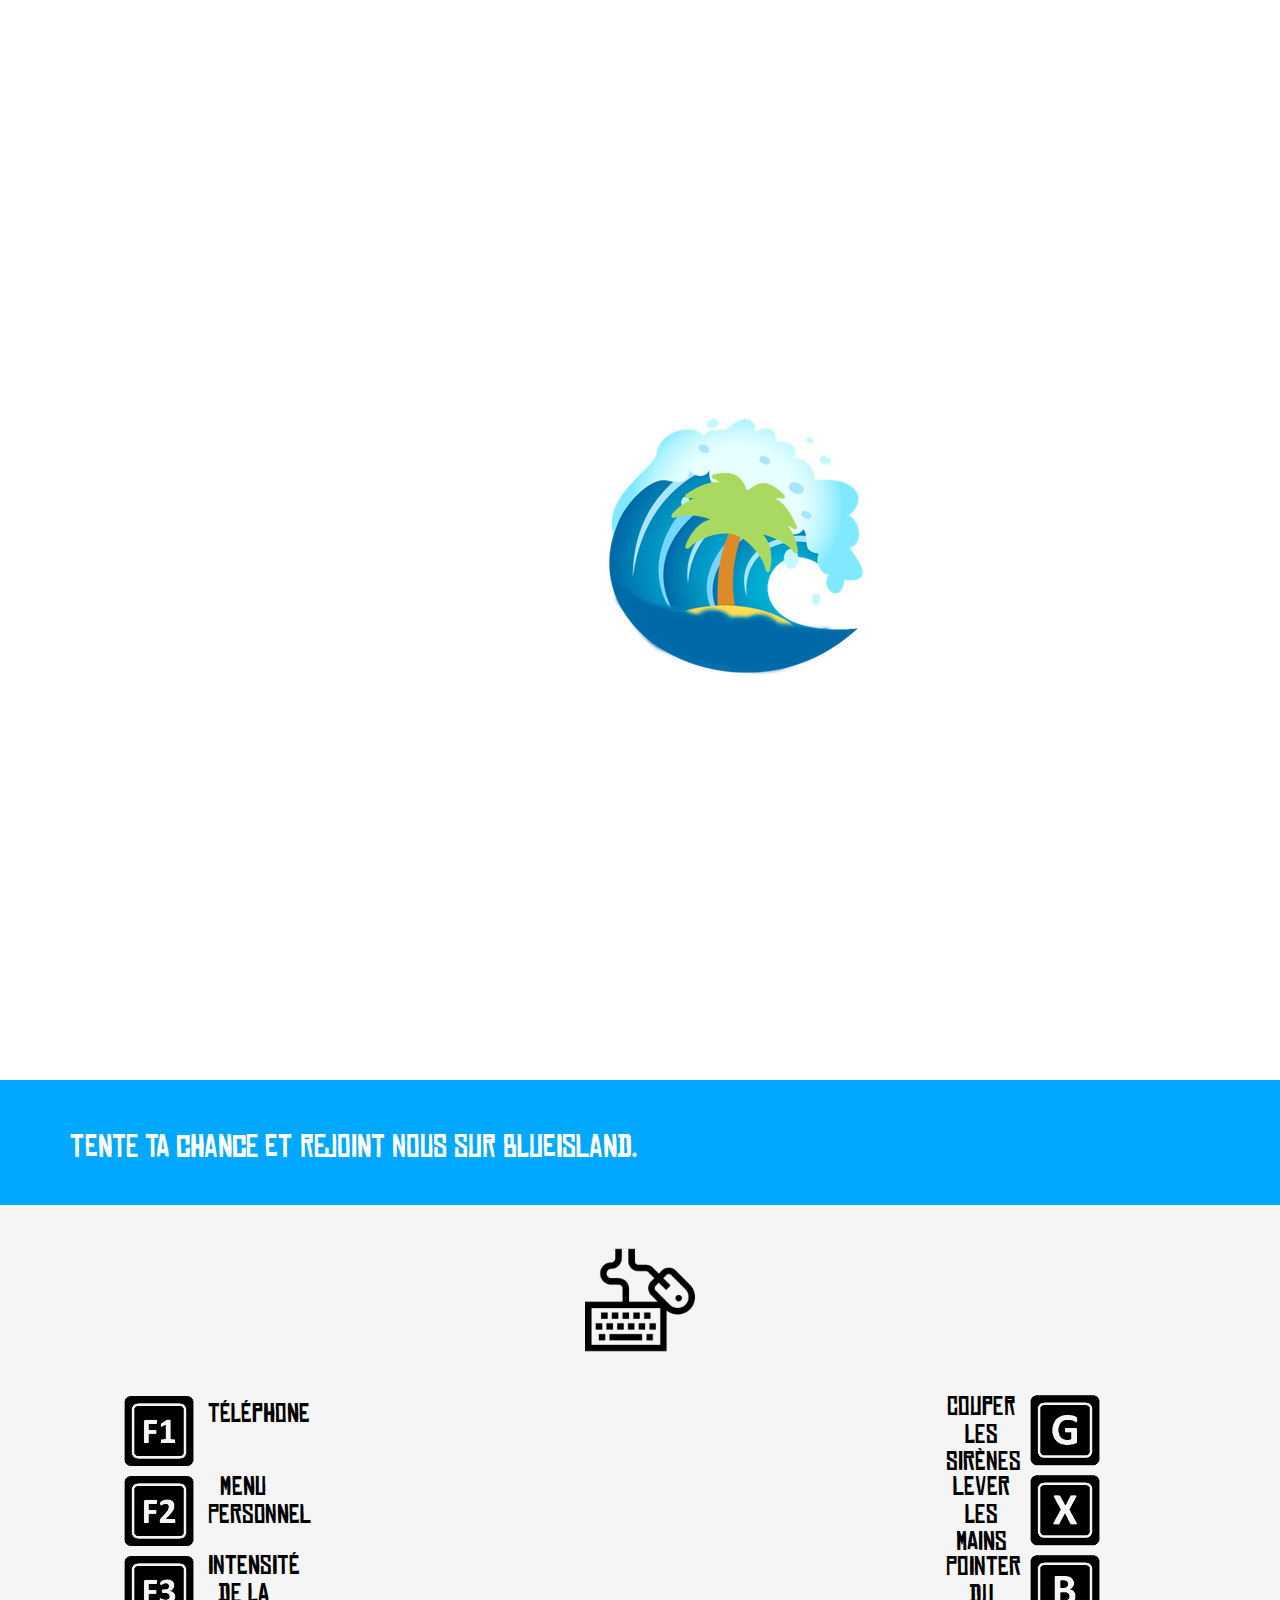
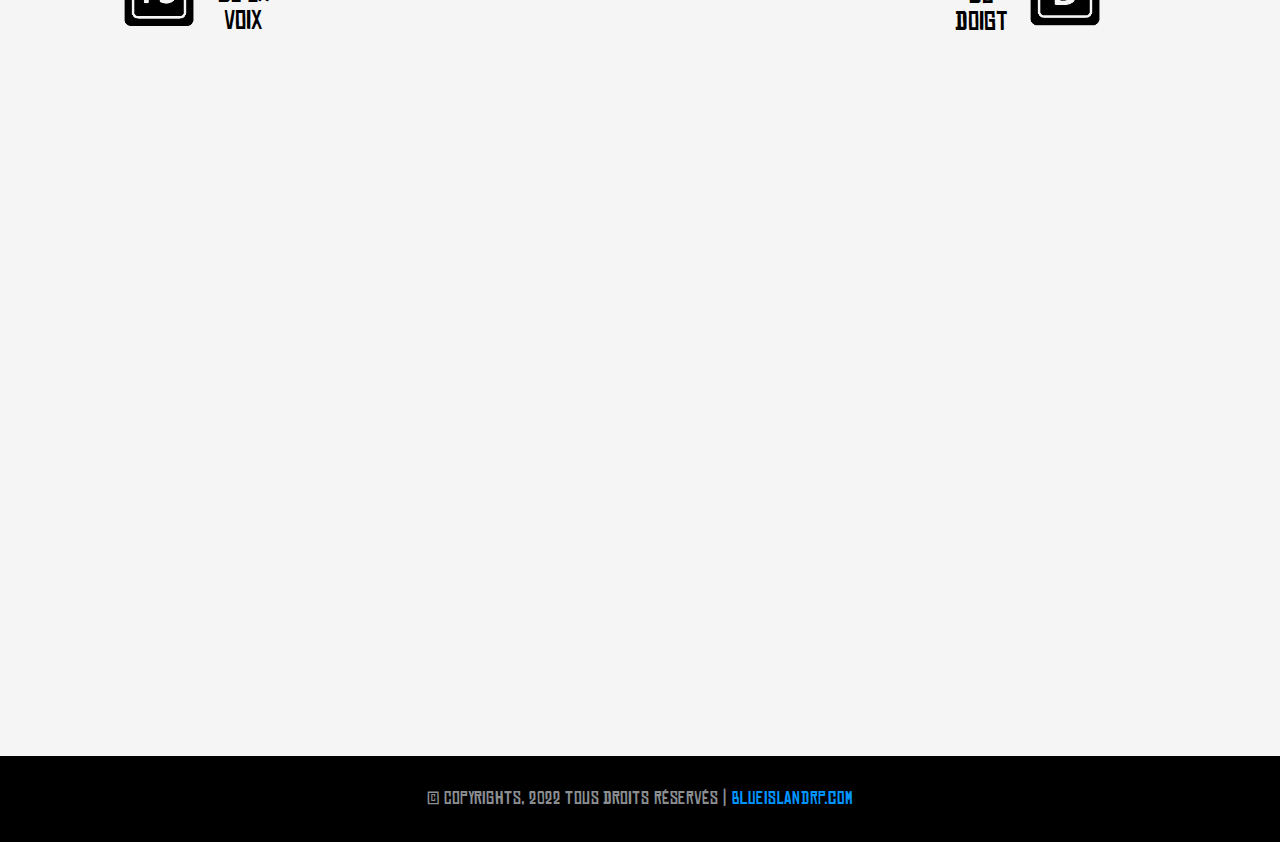
==== commit 6ca96317: "Add files via upload" ====
--- a/index.html
+++ b/index.html
@@ -3,8 +3,8 @@
 
 <head>
 	<title>Blueisland - Home</title>
-  	<meta name="description" content="Site officiel Dimitri74" />
-  	<meta name="author" content="Dimitri74" />
+  	<meta name="description" content="Site officiel Blueisland" />
+  	<meta name="author" content="Blueisland" />
  	<link rel="icon" type="image/png" href="img/favicon.ico"/>
 	<link rel="stylesheet" type="text/css" href="css/bootstrap.css">
 	<link rel="stylesheet" type="text/css" href="css/animate.css">
@@ -25,9 +25,8 @@
       </div>
       <div class="collapse navbar-collapse" id="bs-example-navbar-collapse-1">
         <ul class="nav navbar-nav navbar-right main-nav">
-		  <li><a class="btn active" href="http://dimitri74.com/test/">Accueil</a></li>
-		  <li><a class="btn" href="http://dimitri74.com/test/whitelist/">Nous rejoindre</a></li>
-		  <li><a class="btn" href="http://dimitri74.com/test/connect/">Se Connecter</a></li>
+		  <li><a class="btn active" href="./index.html">Accueil</a></li>
+		  <li><a class="btn" href="./connect/index.html">Se Connecter</a></li>
 		  <!-- <li><a class="btn btn-blue" href="http://wiki.fr/">Wiki</a></li> -->
           <li><a class="btn" href="https://discord.gg/dTUvJNuKrG">Discord</a></li>
         </ul>
@@ -46,7 +45,7 @@
 					<h2>Tente ta chance et rejoint nous sur Blueisland.</h2>
 				</div>
 				<div class="col-md-4">
-					<a href="whitelist/" class="button-cta">NOUS REJOINDRE</a>
+					
 				</div>
 			</div>
 		</div>
@@ -86,7 +85,7 @@
       <div class="row">
         <div class="col-md-12">
           <div class="footer-text">
-            <p>&copy; Copyrights, 2021 Tous droits r&eacute;serv&eacute;s | <a style="color: #0094FF" href="" >blueislandrp.com</a></p>
+            <p>&copy; Copyrights, 2022 Tous droits r&eacute;serv&eacute;s | <a style="color: #0094FF" href="" >blueislandrp.com</a></p>
           </div>
         </div>
       </div>
